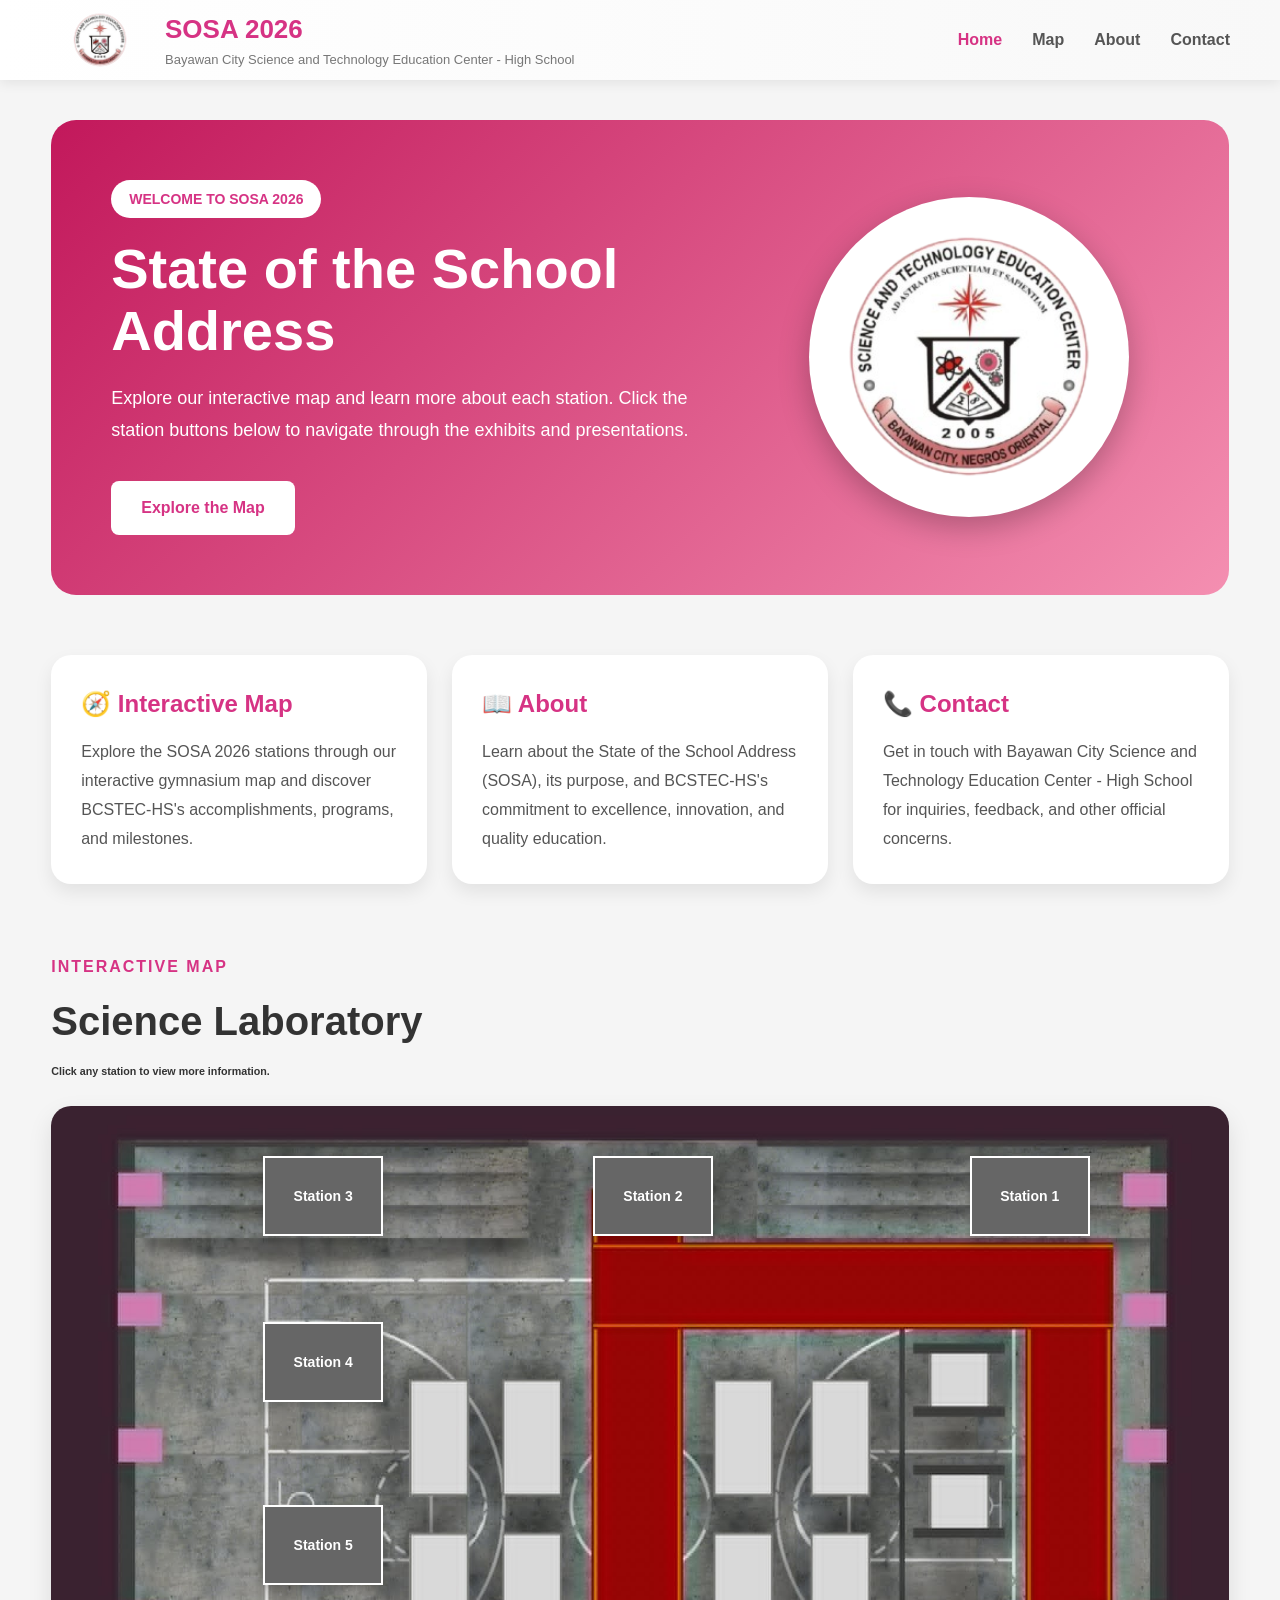
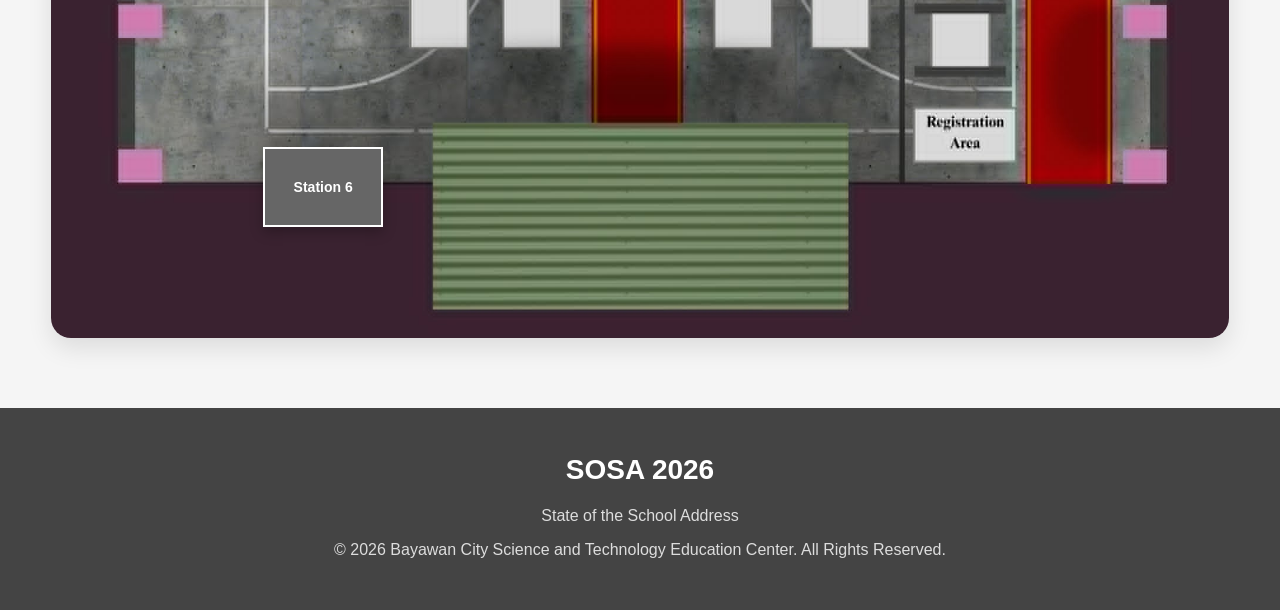
==== index.html @ 0a29099e "Update index.html" ====
<!DOCTYPE html>
<html lang="en">

<head>

    <meta charset="UTF-8">

    <meta name="viewport" content="width=device-width, initial-scale=1.0">

    <title>SOSA 2026 | Interactive Map</title>

    <link rel="stylesheet" href="style.css">

</head>

<body>

<!-- ================= NAVIGATION ================= -->

<nav>

    <div class="logo">

        <img src="z.png" alt="School Logo">

        <div>

            <h2>SOSA 2026</h2>

            <p>Bayawan City Science and Technology Education Center - High School</p>

        </div>

    </div>

    <ul>

        <li><a href="index.html" class="active">Home</a></li>

        <li><a href="#map">Map</a></li>

        <li><a href="about.html">About</a></li>

        <li><a href="contact.html">Contact</a></li>

    </ul>

</nav>

<!-- ================= HERO ================= -->

<section class="hero">

    <div class="hero-text">

        <span class="badge">WELCOME TO SOSA 2026</span>

        <h1>State of the School Address</h1>

        <p>

            Explore our interactive map and learn more about
            each station. Click the station buttons below to 
            navigate through the exhibits and presentations.

        </p>

        <a href="#map" class="button">

            Explore the Map

        </a>

    </div>

    <div class="hero-image">

        <img src="z.png" alt="School Logo">

    </div>

</section>

<!-- ================= INFO CARDS ================= -->

<section class="info">

    <a href="index.html#map" class="info-link">
        <div class="info-card">

            <h3>🧭 Interactive Map</h3>

            <p>

                Explore the SOSA 2026 stations through our interactive
                gymnasium map and discover BCSTEC-HS's accomplishments,
                programs, and milestones.

            </p>

        </div>
    </a>

    <a href="about.html" class="info-link">
        <div class="info-card">

            <h3>📖 About</h3>

            <p>

                Learn about the State of the School Address (SOSA),
                its purpose, and BCSTEC-HS's commitment to excellence,
                innovation, and quality education.

            </p>

        </div>
    </a>

    <a href="contact.html" class="info-link">
        <div class="info-card">

            <h3>📞 Contact</h3>

            <p>

                Get in touch with Bayawan City Science and Technology
                Education Center - High School for inquiries, feedback, and other
                official concerns.

            </p>

        </div>
    </a>

</section>
<!-- ================= MAP SECTION ================= -->

<section class="map-section" id="map">

    <h4>INTERACTIVE MAP</h4>

    <h2>Science Laboratory</h2>

    <h6> 
        
    Click any station to view more information.
    
    </h6>

    <br>

    <div class="map">

        <img src="gym-map.jpg" alt="Gymnasium Map" class="map-image">

        <!-- Station Buttons -->

        <a href="station1.html" class="station-btn station1">
            Station 1
        </a>

        <a href="station2.html" class="station-btn station2">
            Station 2
        </a>

        <a href="station3.html" class="station-btn station3">
            Station 3
        </a>

        <a href="station4.html" class="station-btn station4">
            Station 4
        </a>

        <a href="station5.html" class="station-btn station5">
            Station 5
        </a>

        <a href="station6.html" class="station-btn station6">
            Station 6
        </a>

    </div>

</section>

<!-- ================= FOOTER ================= -->

<footer>

    <h3>SOSA 2026</h3>

    <p>State of the School Address</p>

    <p>
        © 2026 Bayawan City Science and Technology Education Center.
        All Rights Reserved.
    </p>

</footer>

</body>
</html>
---- style.css ----
/* ===================================================
   SOSA 2026 WEBSITE
   PART 1
   Global • Navigation • Hero • Buttons
=================================================== */

/* ========== RESET ========== */

*{
    margin:0;
    padding:0;
    box-sizing:border-box;
    font-family:"Segoe UI", Tahoma, Geneva, Verdana, sans-serif;
}

html{
    scroll-behavior:smooth;
}

body{
    background:#f5f5f5;
    color:#333;
    line-height:1.6;
}

/* ========== NAVIGATION ========== */

nav{

    position:fixed;

    top:0;
    left:0;

    width:100%;
    height:80px;

    background: linear-gradient(to right, #ffffff, #f8f8f8);

    display:flex;
    justify-content:space-between;
    align-items:center;

    padding:0 50px;

    box-shadow:0 3px 12px rgba(0,0,0,.08);

    z-index:1000;

}

/* ---------- Logo ---------- */

.logo{

    display:flex;
    align-items:center;

}

.logo img{

    width:100px;
    height:100px;

    object-fit:cover;

    border-radius:50%;

    margin-right:15px;

}

.logo h2{

    color:#d63384;
    font-size:26px;

}

.logo p{

    color:#777;
    font-size:13px;

}

/* ---------- Menu ---------- */

nav ul{

    display:flex;
    list-style:none;

}

nav ul li{

    margin-left:30px;

}

nav ul li a{

    text-decoration:none;

    color:#555;

    font-weight:600;

    transition:.3s;

}

nav ul li a:hover,
nav ul li a.active{

    color:#d63384;

}

/* ========== HERO SECTION ========== */

.hero{

    width:92%;
    max-width:1400px;

    margin:120px auto 60px;

    display:flex;
    justify-content:space-between;
    align-items:center;

    padding:60px;

    border-radius:25px;

  background: linear-gradient(
    135deg,
    #c2185b 0%,
    #f48fb1 100%
);

    color:white;
   
}

/* ---------- Left Side ---------- */

.hero-text{

    width:55%;

}

.badge{

    display:inline-block;

    background:white;
    color:#d63384;

    padding:8px 18px;

    border-radius:25px;

    font-size:14px;
    font-weight:bold;

    margin-bottom:20px;

}

.hero h1{

    font-size:56px;

    line-height:1.1;

    margin-bottom:20px;

}

.hero p{

    font-size:18px;

    line-height:1.8;

    margin-bottom:35px;

}

/* ---------- Hero Button ---------- */

.button{

    display:inline-block;

    background:white;

    color:#d63384;

    text-decoration:none;

    padding:14px 30px;

    border-radius:8px;

    font-weight:bold;

    transition:.3s;

}

.button:hover{

    background:#eeeeee;

    transform:translateY(-3px);

    box-shadow:0 8px 20px rgba(0,0,0,.20);

}

/* ---------- Right Side ---------- */

/* Hero Logo Container (White Circle) */
.hero-image{

    width:320px;
    height:320px;

    display:flex;
    justify-content:center;
    align-items:center;

    background:white;

    border-radius:50%;

    box-shadow:0 10px 30px rgba(0,0,0,.25);

    flex-shrink:0;

    margin-right:40px; 

}

.hero-image img{

    width:650px;
    height:650px;

    object-fit:contain;

    display:block;

}

/* ========== SECTION TITLES ========== */

section h2{

    font-size:38px;

    color:#333;

}

section h4{

    color:#d63384;

    letter-spacing:2px;

    margin-bottom:10px;

}

/* ===================================================
   SOSA 2026 WEBSITE
   PART 2
   Info Cards • Map • Station Buttons
=================================================== */

/* ========== INFO CARDS ========== */

.info{

    width:92%;
    max-width:1400px;

    margin:auto;

    display:grid;

    grid-template-columns:repeat(auto-fit,minmax(280px,1fr));

    gap:25px;

}

.info-card{

    background:white;

    padding:30px;

    border-radius:20px;

    box-shadow:0 8px 18px rgba(0,0,0,.08);

    transition:.3s;

}

.info-link {
    text-decoration: none;
    color: inherit;
    display: block;
}

.info-card:hover{

    transform:translateY(-8px);

    box-shadow:0 12px 25px rgba(0,0,0,.15);

}

.info-card h3{

    color:#d63384;

    margin-bottom:15px;

    font-size:24px;

}

.info-card p{

    color:#555;

    line-height:1.8;

}

/* ========== MAP SECTION ========== */

.map-section{

    width:92%;

    max-width:1400px;

    margin:70px auto;

}

.map-section h2{

    font-size:40px;

    margin:10px 0;

}

.map-section p{

    color:#666;

    margin-bottom:25px;

}

/* ---------- Map Container ---------- */

.map{

    position:relative;

    background:white;

    border-radius:20px;

    overflow:hidden;

    box-shadow:0 10px 25px rgba(0,0,0,.10);

}

.map-image{

    width:100%;

    display:block;

}

/* ========== STATION BUTTONS ========== */

.station-btn{

    position:absolute;

    display:flex;

    justify-content:center;

    align-items:center;

    width:120px;

    height:80px;

    background:#666;

    color:white;

    text-decoration:none;

    font-size:14px;

    font-weight:bold;

    border:2px solid white;

    border-radius:0;

    box-shadow:0 5px 12px rgba(0,0,0,.25);

    transition:.3s;

}

.station-btn:hover{

    background:#d63384;

    transform:scale(1.05);

}

/* ===== Adjust these to match your gym map ===== */

.station1{

    top:6%;

    left:78%;

}

.station2{

    top:6%;

    left:46%;

}

.station3{

    top:6%;

    left:18%;

}

.station4{

    top:26%;

    left:18%;

}

.station5{

    top:48%;

    left:18%;

}

.station6{

    top:77%;

    left:18%;

}

/* ========== STATION CARDS ========== */

.stations{

    width:92%;

    max-width:1400px;

    margin:70px auto;

    display:grid;

    grid-template-columns:repeat(auto-fit,minmax(280px,1fr));

    gap:25px;

}

.station-card{

    background:white;

    padding:30px;

    border-radius:20px;

    box-shadow:0 8px 20px rgba(0,0,0,.08);

    transition:.3s;

}

.station-card:hover{

    transform:translateY(-8px);

    box-shadow:0 12px 25px rgba(0,0,0,.15);

}

.station-card h2{

    color:#d63384;

    margin-bottom:15px;

}

.station-card p{

    color:#555;

    line-height:1.8;

    margin-bottom:20px;

}

.station-card a{

    text-decoration:none;

    color:#d63384;

    font-weight:bold;

}

.station-card a:hover{

    text-decoration:underline;

}

/* ===================================================
   SOSA 2026 WEBSITE
   PART 3
   About • Contact • Station Pages
=================================================== */

/* ========== PAGE CONTENT ========== */

.page-content{

    width:92%;
    max-width:1400px;

    margin:70px auto;

}

.page-grid{

    display:grid;

    grid-template-columns:repeat(auto-fit,minmax(300px,1fr));

    gap:25px;

}

/* ========== PAGE CARDS ========== */

.page-card{

    background:#fff;

    padding:30px;

    border-radius:20px;

    box-shadow:0 8px 20px rgba(0,0,0,.08);

    transition:.3s;

}

.page-card:hover{

    transform:translateY(-8px);

    box-shadow:0 12px 25px rgba(0,0,0,.15);

}

.page-card h2{

    color:#d63384;

    margin-bottom:15px;

    font-size:28px;

}

.page-card p{

    color:#555;

    line-height:1.8;

}

/* ========== STATION PAGE ========== */

.station-hero{

    text-align:center;

    margin-bottom:40px;

}

.station-title{

    font-size:42px;

    color:#d63384;

    margin-bottom:15px;

}

.station-subtitle{

    color:#666;

    font-size:18px;

    max-width:800px;

    margin:auto;

    line-height:1.8;

}

/* ========== GALLERY IMAGE ========== */

.station-gallery img{

    width:100%;

    border-radius:15px;

    box-shadow:0 8px 20px rgba(0,0,0,.15);

    transition:.3s;

}

.station-gallery img:hover{

    transform:scale(1.02);

}

/* ========== LIST ========== */

.station-list{

    margin-top:15px;

    margin-left:20px;

    line-height:2;

    color:#555;

}

/* ========== CONTACT BOX ========== */

.contact-box{

    background:#fff;

    padding:35px;

    border-radius:20px;

    margin-bottom:35px;

    box-shadow:0 8px 20px rgba(0,0,0,.08);

}

.contact-box h2{

    color:#d63384;

    margin-bottom:20px;

}

.contact-box p{

    margin:12px 0;

    font-size:17px;

    color:#555;

}

/* ========== CONTACT FORM ========== */

.contact-form{

    margin-top:25px;

}

.contact-form input,
.contact-form textarea{

    width:100%;

    padding:15px;

    margin-bottom:20px;

    border:1px solid #ddd;

    border-radius:10px;

    font-size:16px;

    outline:none;

    transition:.3s;

}

.contact-form input:focus,
.contact-form textarea:focus{

    border-color:#d63384;

    box-shadow:0 0 8px rgba(214,51,132,.2);

}

.contact-form textarea{

    resize:vertical;

    min-height:180px;

}

.contact-form button{

    background:#d63384;

    color:white;

    border:none;

    padding:15px 35px;

    border-radius:10px;

    font-size:16px;

    cursor:pointer;

    transition:.3s;

}

.contact-form button:hover{

    background:#b0256d;

    transform:translateY(-3px);

}

/* ========== BACK BUTTON ========== */

.back-button{

    text-align:center;

    margin:50px 0;

}

.back-button a{

    display:inline-block;

    background:#d63384;

    color:white;

    text-decoration:none;

    padding:14px 35px;

    border-radius:8px;

    transition:.3s;

}

.back-button a:hover{

    background:#b0256d;

    transform:translateY(-3px);

}

/* ===================================================
   SOSA 2026 WEBSITE
   PART 4
   Footer • Scrollbar • Animations • Responsive
=================================================== */

/* ========== FOOTER ========== */

footer{

    background:#444;

    color:white;

    text-align:center;

    padding:40px 20px;

    margin-top:70px;

}

footer h3{

    font-size:28px;

    margin-bottom:10px;

}

footer p{

    margin:8px 0;

    color:#ddd;

}

/* ========== SCROLLBAR ========== */

::-webkit-scrollbar{

    width:10px;

}

::-webkit-scrollbar-track{

    background:#eeeeee;

}

::-webkit-scrollbar-thumb{

    background:#d63384;

    border-radius:20px;

}

::-webkit-scrollbar-thumb:hover{

    background:#b0256d;

}

/* ========== FADE ANIMATION ========== */

@keyframes fadeUp{

    from{

        opacity:0;

        transform:translateY(30px);

    }

    to{

        opacity:1;

        transform:translateY(0);

    }

}

.hero,
.info-card,
.station-card,
.page-card,
.contact-box{

    animation:fadeUp .8s ease;

}

/* ========== TABLET ========== */

@media (max-width:900px){

nav{

    flex-direction:column;

    height:auto;

    padding:20px;

}

.logo{

    margin-bottom:15px;

}

nav ul{

    flex-wrap:wrap;

    justify-content:center;

}

nav ul li{

    margin:10px;

}

.hero{

    flex-direction:column;

    text-align:center;

    padding:40px;

}

.hero-text{

    width:100%;

}

  .hero-image{

        width:300px;
        height:300px;

    }

.hero h1{

    font-size:40px;

}

.hero p{

    font-size:17px;

}

.hero-image img{

    width:270px;

    height:270px;

}

.info{

    grid-template-columns:1fr;

}

.stations{

    grid-template-columns:1fr;

}

.page-grid{

    grid-template-columns:1fr;

}

.map-section h2{

    font-size:32px;

}

/* Mobile Station Buttons */

.station-btn{

    width:90px;

    height:34px;

    font-size:11px;

}

}

/* ========== MOBILE ========== */

@media (max-width:600px){

nav{

    padding:15px;

}

.logo img{

    width:50px;

    height:50px;

}

.logo h2{

    font-size:20px;

}

.logo p{

    font-size:11px;

}

nav ul li{

    margin:8px;

}

nav ul li a{

    font-size:14px;

}

.hero{

    margin-top:160px;

    padding:30px 20px;

}

.hero h1{

    font-size:30px;

}

.hero p{

    font-size:16px;

}

.badge{

    font-size:12px;

}

.button{

    width:100%;

    text-align:center;

}

.hero-image img{

    width:180px;

    height:180px;

}

.station-btn{

    width:75px;

    height:30px;

    font-size:10px;

}

footer h3{

    font-size:22px;

}

footer p{

    font-size:14px;

}

}

/* ========== LARGE DESKTOP ========== */

@media (min-width:1600px){

.hero{

    max-width:1600px;

}

.info,
.map-section,
.stations,
.page-content{

    max-width:1600px;

}

}
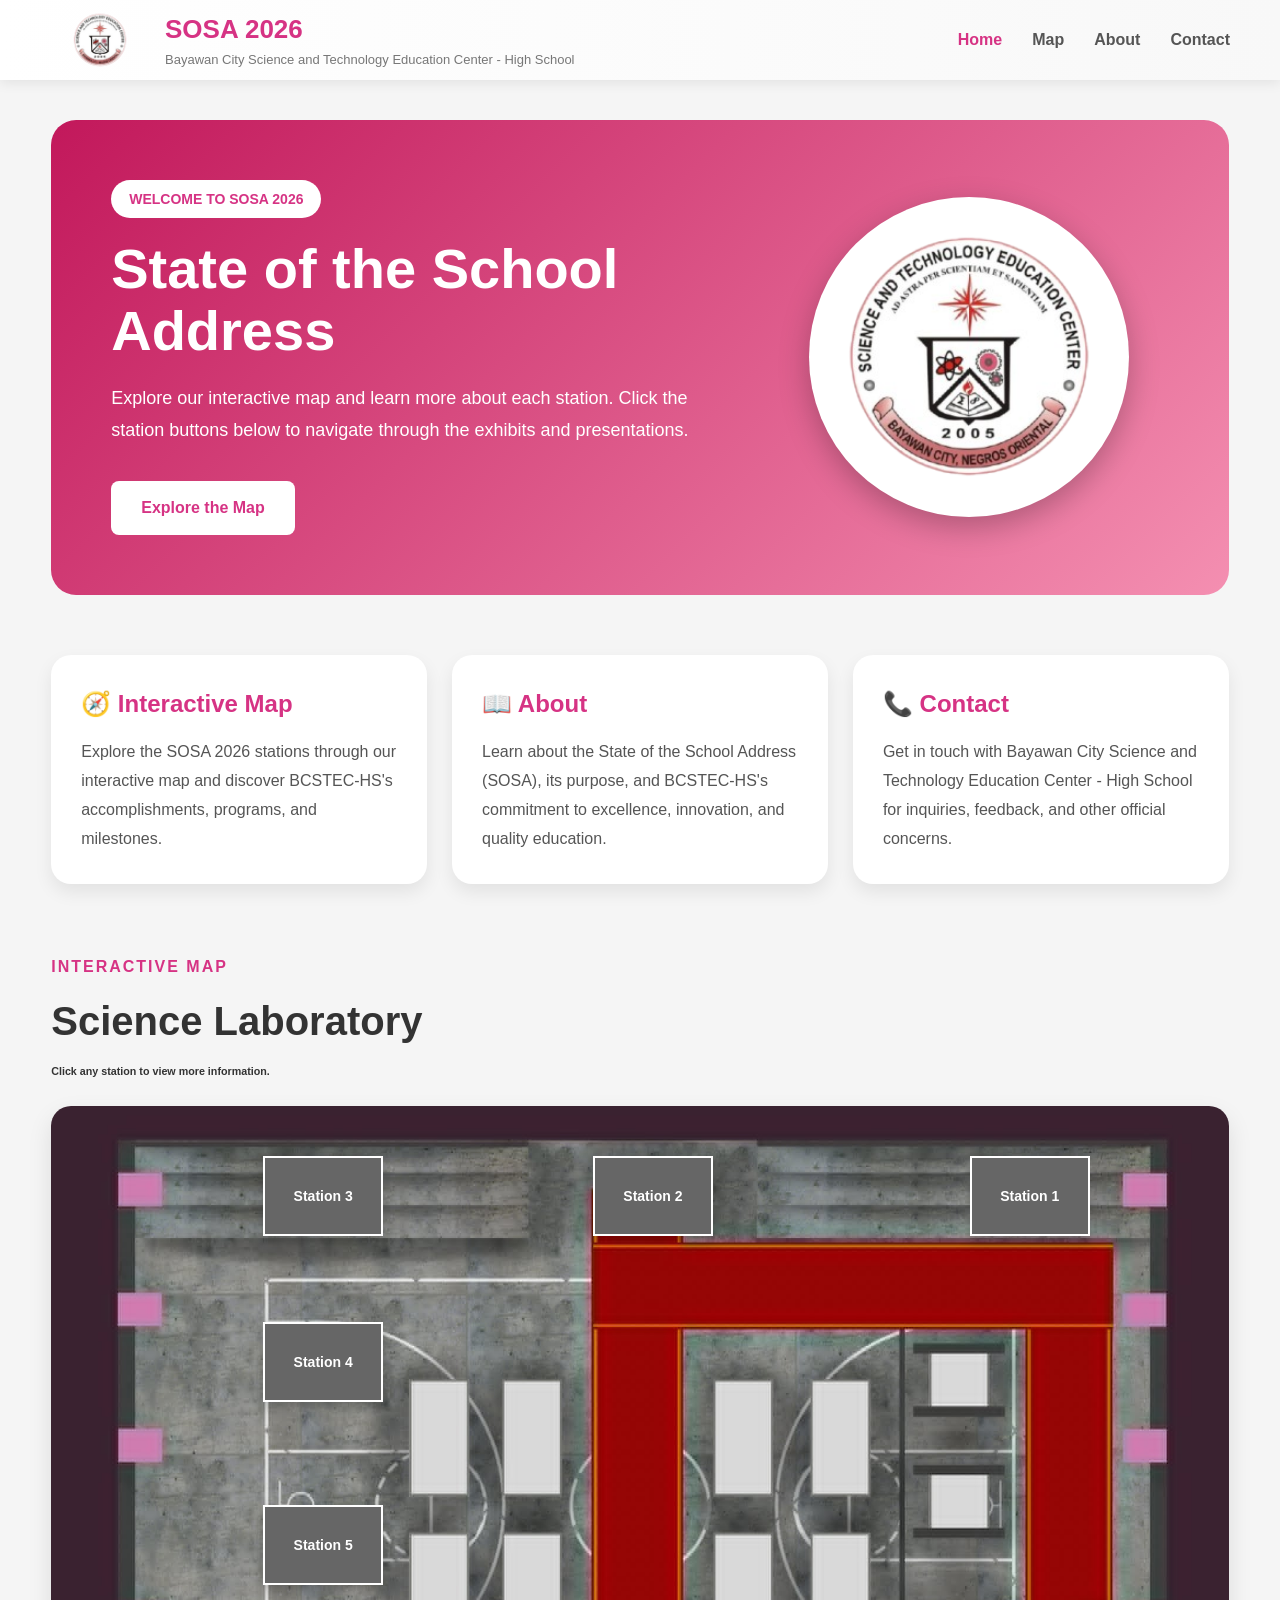
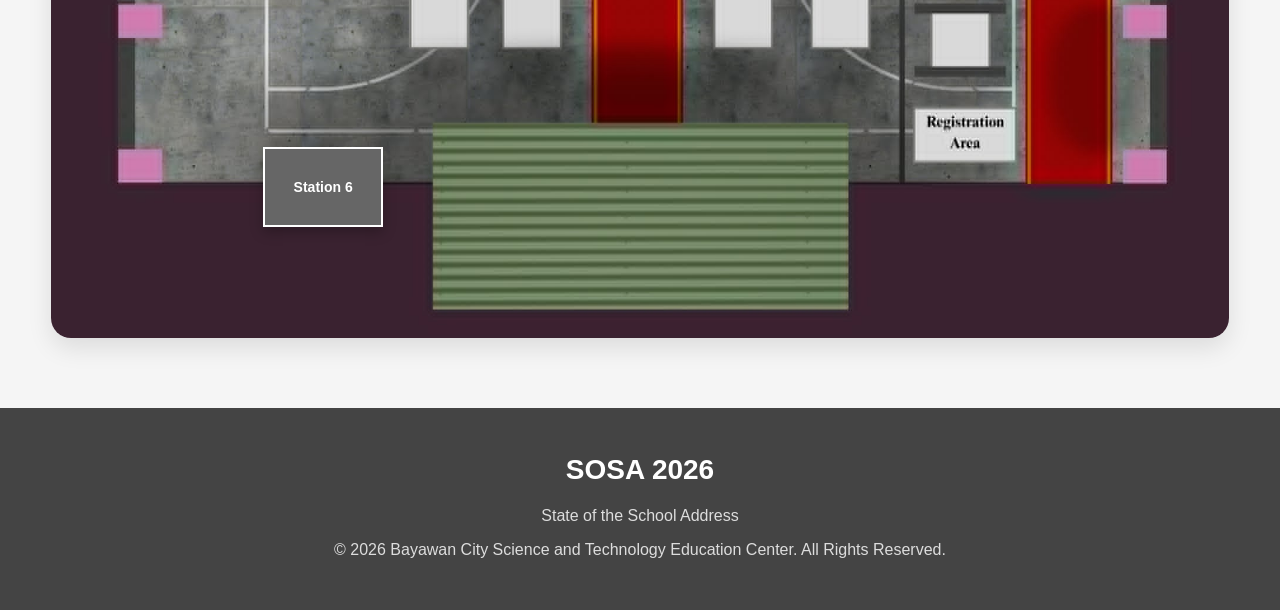
==== commit 6e00c483: "Update index.html" ====
--- a/index.html
+++ b/index.html
@@ -93,7 +93,7 @@
             <p>
 
                 Explore the SOSA 2026 stations through our interactive
-                gymnasium map and discover BCSTEC-HS's accomplishments,
+                map and discover BCSTEC-HS's accomplishments,
                 programs, and milestones.
 
             </p>
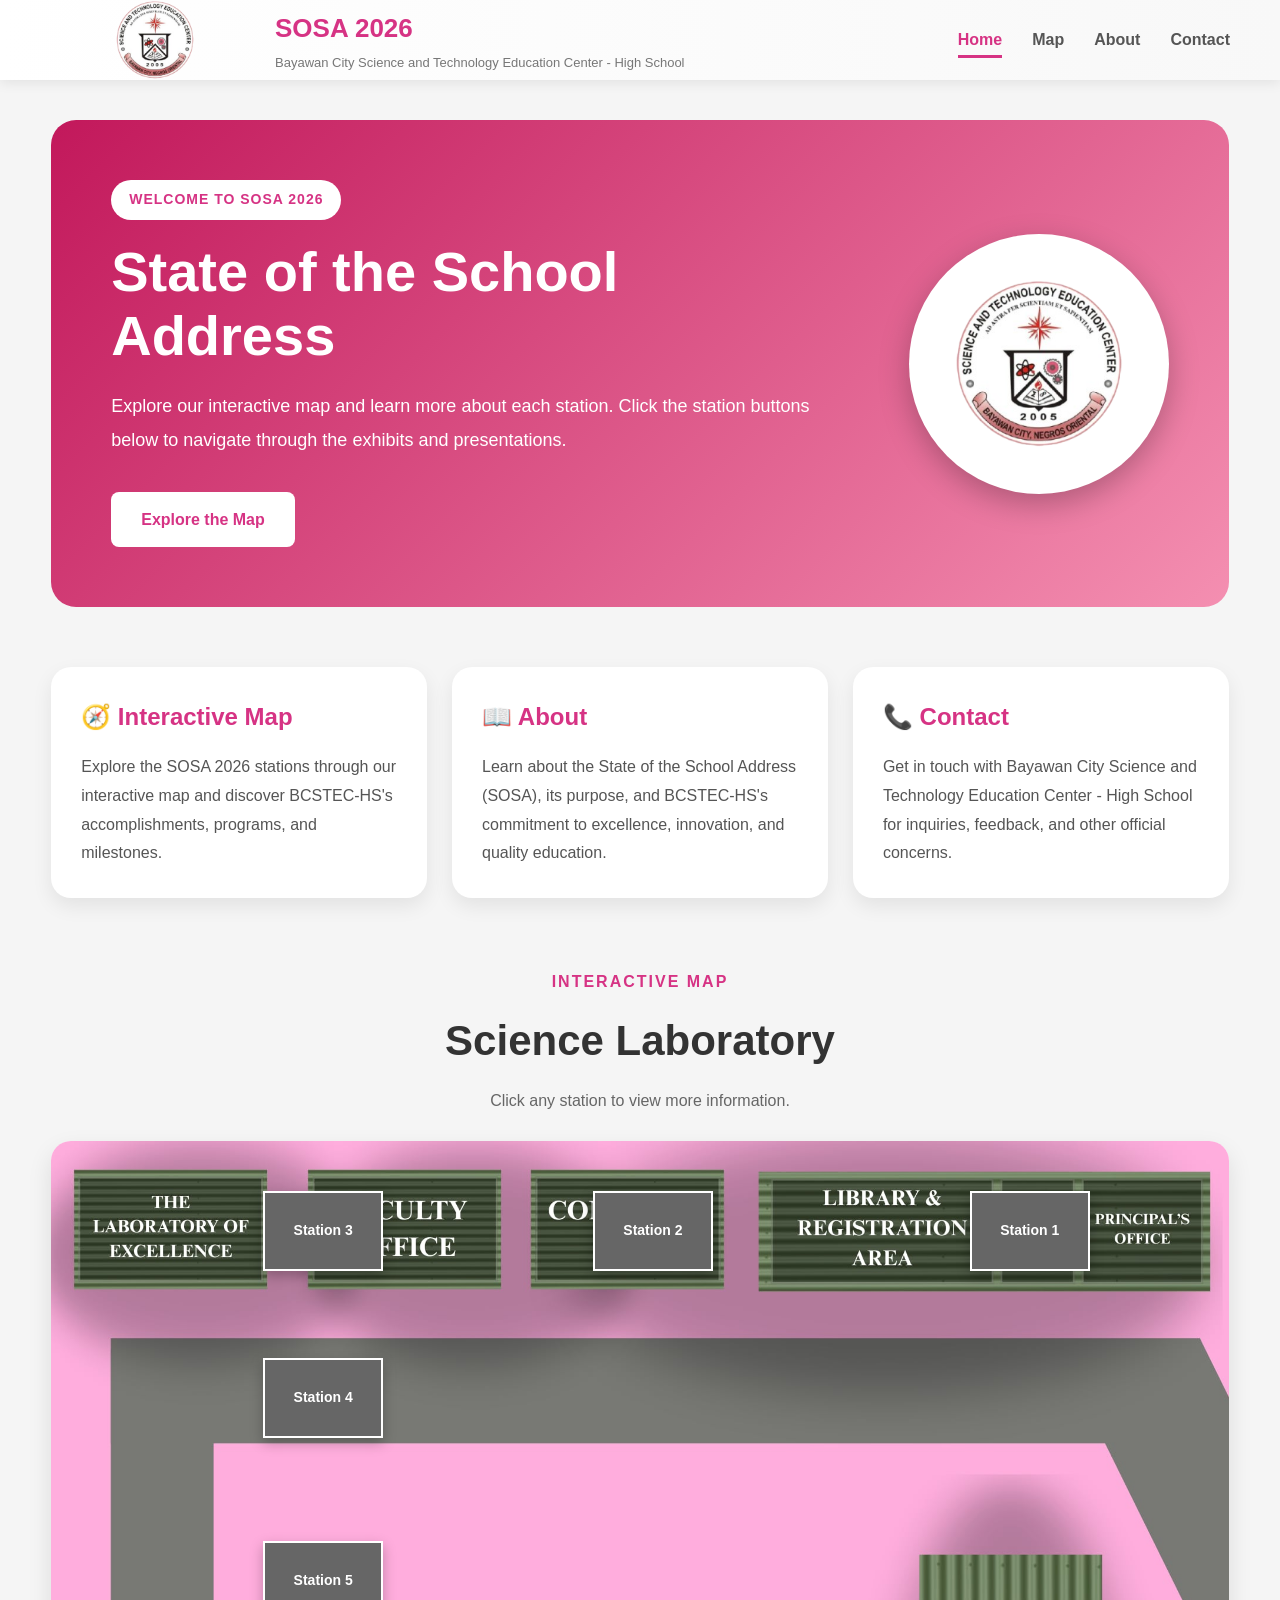
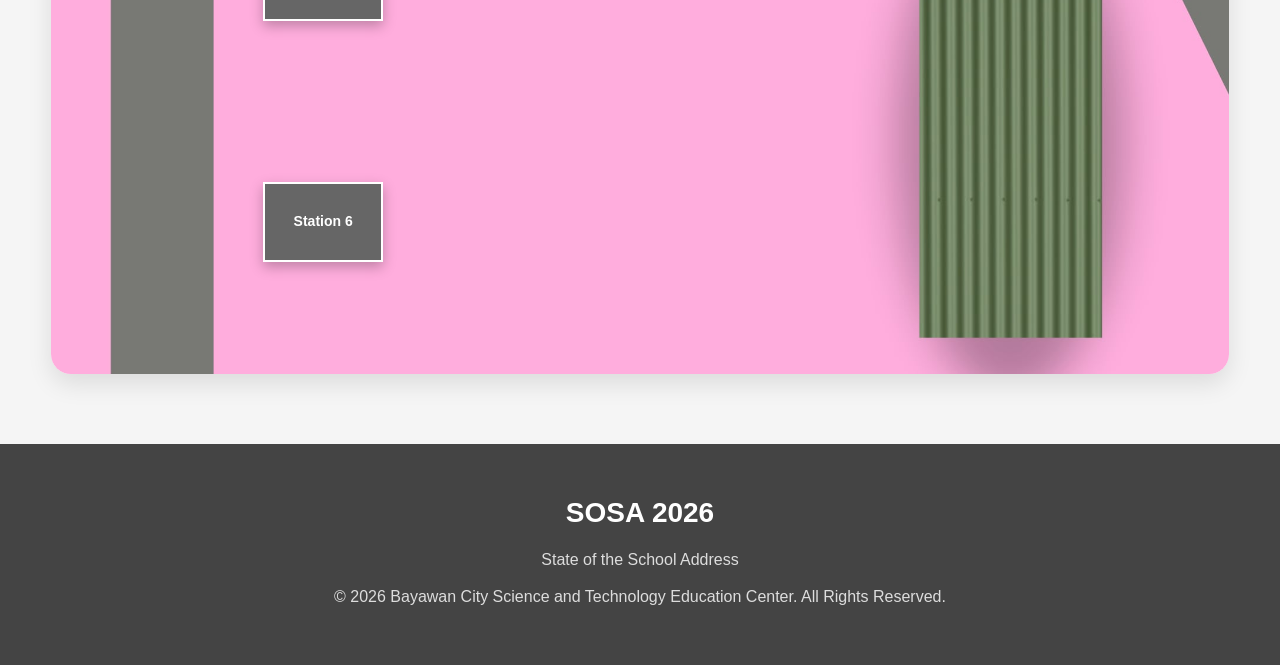
==== commit b42e6f64: "Update index.html" ====
--- a/index.html
+++ b/index.html
@@ -152,7 +152,7 @@
 
     <div class="map">
 
-        <img src="gym-map.jpg" alt="Gymnasium Map" class="map-image">
+        <img src="qw.jpg" alt="Gymnasium Map" class="map-image">
 
         <!-- Station Buttons -->
 
--- a/style.css
+++ b/style.css
@@ -10,7 +10,7 @@
     margin:0;
     padding:0;
     box-sizing:border-box;
-    font-family:"Segoe UI", Tahoma, Geneva, Verdana, sans-serif;
+    font-family:"Segoe UI",Tahoma,Geneva,Verdana,sans-serif;
 }
 
 html{
@@ -20,7 +20,7 @@
 body{
     background:#f5f5f5;
     color:#333;
-    line-height:1.6;
+    line-height:1.7;
 }
 
 /* ========== NAVIGATION ========== */
@@ -35,7 +35,7 @@
     width:100%;
     height:80px;
 
-    background: linear-gradient(to right, #ffffff, #f8f8f8);
+    background:linear-gradient(to right,#ffffff,#f8f8f8);
 
     display:flex;
     justify-content:space-between;
@@ -60,36 +60,45 @@
 
 .logo img{
 
-    width:100px;
-    height:100px;
-
-    object-fit:cover;
+    width:210px;
+    height:210px;
+
+    object-fit:contain;
 
     border-radius:50%;
 
     margin-right:15px;
 
+    flex-shrink:0;
+
 }
 
 .logo h2{
 
     color:#d63384;
+
     font-size:26px;
 
+    margin-bottom:2px;
+
 }
 
 .logo p{
 
     color:#777;
+
     font-size:13px;
 
 }
 
-/* ---------- Menu ---------- */
+/* ---------- Navigation Links ---------- */
 
 nav ul{
 
     display:flex;
+
+    align-items:center;
+
     list-style:none;
 
 }
@@ -109,6 +118,36 @@
     font-weight:600;
 
     transition:.3s;
+
+    position:relative;
+
+    padding:5px 0;
+
+}
+
+nav ul li a::after{
+
+    content:"";
+
+    position:absolute;
+
+    left:0;
+    bottom:-5px;
+
+    width:0;
+
+    height:3px;
+
+    background:#d63384;
+
+    transition:.3s;
+
+}
+
+nav ul li a:hover::after,
+nav ul li a.active::after{
+
+    width:100%;
 
 }
 
@@ -119,7 +158,7 @@
 
 }
 
-/* ========== HERO SECTION ========== */
+/* ========== HERO ========== */
 
 .hero{
 
@@ -132,25 +171,29 @@
     justify-content:space-between;
     align-items:center;
 
+    gap:60px;
+
     padding:60px;
 
     border-radius:25px;
 
-  background: linear-gradient(
-    135deg,
-    #c2185b 0%,
-    #f48fb1 100%
-);
+    background:linear-gradient(
+        135deg,
+        #c2185b 0%,
+        #f48fb1 100%
+    );
 
     color:white;
-   
-}
-
-/* ---------- Left Side ---------- */
+
+    overflow:hidden;
+
+}
+
+/* ---------- Left ---------- */
 
 .hero-text{
 
-    width:55%;
+    flex:1;
 
 }
 
@@ -159,15 +202,19 @@
     display:inline-block;
 
     background:white;
+
     color:#d63384;
 
     padding:8px 18px;
 
-    border-radius:25px;
+    border-radius:30px;
 
     font-size:14px;
+
     font-weight:bold;
 
+    letter-spacing:1px;
+
     margin-bottom:20px;
 
 }
@@ -176,7 +223,7 @@
 
     font-size:56px;
 
-    line-height:1.1;
+    line-height:1.15;
 
     margin-bottom:20px;
 
@@ -186,13 +233,13 @@
 
     font-size:18px;
 
-    line-height:1.8;
+    line-height:1.9;
 
     margin-bottom:35px;
 
 }
 
-/* ---------- Hero Button ---------- */
+/* ---------- Button ---------- */
 
 .button{
 
@@ -204,33 +251,32 @@
 
     text-decoration:none;
 
+    font-weight:bold;
+
     padding:14px 30px;
 
     border-radius:8px;
 
-    font-weight:bold;
-
     transition:.3s;
 
 }
 
 .button:hover{
 
-    background:#eeeeee;
+    background:#f4f4f4;
 
     transform:translateY(-3px);
 
-    box-shadow:0 8px 20px rgba(0,0,0,.20);
-
-}
-
-/* ---------- Right Side ---------- */
-
-/* Hero Logo Container (White Circle) */
+    box-shadow:0 8px 20px rgba(0,0,0,.2);
+
+}
+
+/* ---------- Hero Logo ---------- */
+
 .hero-image{
 
-    width:320px;
-    height:320px;
+    width:260px;
+    height:260px;
 
     display:flex;
     justify-content:center;
@@ -244,19 +290,15 @@
 
     flex-shrink:0;
 
-    margin-right:40px; 
-
 }
 
 .hero-image img{
 
-    width:650px;
-    height:650px;
+    width:450px;
+    height:450px;
 
     object-fit:contain;
 
-    display:block;
-
 }
 
 /* ========== SECTION TITLES ========== */
@@ -276,6 +318,16 @@
     letter-spacing:2px;
 
     margin-bottom:10px;
+
+}
+
+section h6{
+
+    color:#666;
+
+    font-size:16px;
+
+    font-weight:400;
 
 }
 
@@ -302,6 +354,16 @@
 
 }
 
+.info-link{
+
+    text-decoration:none;
+
+    color:inherit;
+
+    display:block;
+
+}
+
 .info-card{
 
     background:white;
@@ -310,23 +372,19 @@
 
     border-radius:20px;
 
-    box-shadow:0 8px 18px rgba(0,0,0,.08);
+    box-shadow:0 8px 20px rgba(0,0,0,.08);
 
     transition:.3s;
 
-}
-
-.info-link {
-    text-decoration: none;
-    color: inherit;
-    display: block;
+    height:100%;
+
 }
 
 .info-card:hover{
 
     transform:translateY(-8px);
 
-    box-shadow:0 12px 25px rgba(0,0,0,.15);
+    box-shadow:0 15px 30px rgba(0,0,0,.15);
 
 }
 
@@ -353,30 +411,43 @@
 .map-section{
 
     width:92%;
-
     max-width:1400px;
 
     margin:70px auto;
 
+    text-align:center;
+
 }
 
 .map-section h2{
 
-    font-size:40px;
+    font-size:42px;
 
     margin:10px 0;
 
 }
 
-.map-section p{
+.map-section h4{
+
+    color:#d63384;
+
+    letter-spacing:2px;
+
+}
+
+.map-section h6{
 
     color:#666;
 
-    margin-bottom:25px;
-
-}
-
-/* ---------- Map Container ---------- */
+    font-size:16px;
+
+    font-weight:400;
+
+    margin-top:10px;
+
+}
+
+/* ---------- Map ---------- */
 
 .map{
 
@@ -434,6 +505,8 @@
 
     transition:.3s;
 
+    z-index:10;
+
 }
 
 .station-btn:hover{
@@ -444,12 +517,99 @@
 
 }
 
-/* ===== Adjust these to match your gym map ===== */
+/* ========== HOVER IMAGE PREVIEW ========== */
+
+.station-btn::after{
+
+    content:"";
+
+    position:absolute;
+
+    left:110px;
+
+    top:50%;
+
+    transform:translateY(-50%) scale(.9);
+
+    width:220px;
+
+    height:140px;
+
+    border-radius:12px;
+
+    background-size:cover;
+
+    background-position:center;
+
+    background-repeat:no-repeat;
+
+    border:4px solid white;
+
+    box-shadow:0 10px 30px rgba(0,0,0,.25);
+
+    opacity:0;
+
+    visibility:hidden;
+
+    transition:.3s;
+
+    z-index:100;
+
+}
+
+.station-btn:hover::after{
+
+    opacity:1;
+
+    visibility:visible;
+
+    transform:translateY(-50%) scale(1);
+
+}
+
+/* Change image names to your files */
+
+.station1::after{
+
+    background-image:url("station1-preview.jpg");
+
+}
+
+.station2::after{
+
+    background-image:url("station2-preview.jpg");
+
+}
+
+.station3::after{
+
+    background-image:url("station3-preview.jpg");
+
+}
+
+.station4::after{
+
+    background-image:url("station4-preview.jpg");
+
+}
+
+.station5::after{
+
+    background-image:url("station5-preview.jpg");
+
+}
+
+.station6::after{
+
+    background-image:url("station6-preview.jpg");
+
+}
+
+/* ========== STATION LOCATIONS ========== */
 
 .station1{
 
     top:6%;
-
     left:78%;
 
 }
@@ -457,7 +617,6 @@
 .station2{
 
     top:6%;
-
     left:46%;
 
 }
@@ -465,7 +624,6 @@
 .station3{
 
     top:6%;
-
     left:18%;
 
 }
@@ -473,7 +631,6 @@
 .station4{
 
     top:26%;
-
     left:18%;
 
 }
@@ -481,7 +638,6 @@
 .station5{
 
     top:48%;
-
     left:18%;
 
 }
@@ -489,7 +645,6 @@
 .station6{
 
     top:77%;
-
     left:18%;
 
 }
@@ -499,7 +654,6 @@
 .stations{
 
     width:92%;
-
     max-width:1400px;
 
     margin:70px auto;
@@ -530,7 +684,7 @@
 
     transform:translateY(-8px);
 
-    box-shadow:0 12px 25px rgba(0,0,0,.15);
+    box-shadow:0 15px 30px rgba(0,0,0,.15);
 
 }
 
@@ -554,9 +708,9 @@
 
 .station-card a{
 
+    color:#d63384;
+
     text-decoration:none;
-
-    color:#d63384;
 
     font-weight:bold;
 
@@ -571,12 +725,49 @@
 /* ===================================================
    SOSA 2026 WEBSITE
    PART 3
-   About • Contact • Station Pages
+   Breadcrumb • Station Pages • About • Contact
 =================================================== */
 
-/* ========== PAGE CONTENT ========== */
-
-.page-content{
+/* ========== BREADCRUMB ========== */
+
+.breadcrumb{
+
+    width:90%;
+    max-width:900px;
+
+    margin:35px auto 10px;
+
+    font-size:15px;
+
+    color:#666;
+
+}
+
+.breadcrumb a{
+
+    color:#d63384;
+
+    text-decoration:none;
+
+    font-weight:600;
+
+}
+
+.breadcrumb a:hover{
+
+    text-decoration:underline;
+
+}
+
+.breadcrumb span{
+
+    color:#777;
+
+}
+
+/* ========== STATION CONTENT ========== */
+
+.content{
 
     width:92%;
     max-width:1400px;
@@ -584,12 +775,22 @@
     margin:70px auto;
 
 }
+/* ========== PAGE CONTENT ========== */
+
+.page-content{
+
+    width:92%;
+    max-width:1400px;
+
+    margin:70px auto;
+
+}
 
 .page-grid{
 
     display:grid;
 
-    grid-template-columns:repeat(auto-fit,minmax(300px,1fr));
+    grid-template-columns:repeat(auto-fit,minmax(320px,1fr));
 
     gap:25px;
 
@@ -601,7 +802,9 @@
 
     background:#fff;
 
-    padding:30px;
+    padding:35px;
+
+    margin-bottom:35px;
 
     border-radius:20px;
 
@@ -613,9 +816,9 @@
 
 .page-card:hover{
 
-    transform:translateY(-8px);
-
-    box-shadow:0 12px 25px rgba(0,0,0,.15);
+    transform:translateY(-6px);
+
+    box-shadow:0 15px 30px rgba(0,0,0,.12);
 
 }
 
@@ -623,55 +826,103 @@
 
     color:#d63384;
 
+    font-size:30px;
+
+    margin-bottom:18px;
+
+}
+
+.page-card h3{
+
+    color:#444;
+
+    font-size:22px;
+
+    margin:25px 0 15px;
+
+}
+
+.page-card p{
+
+    color:#555;
+
+    line-height:1.9;
+
     margin-bottom:15px;
 
-    font-size:28px;
-
-}
-
-.page-card p{
+}
+
+.page-card ul{
+
+    margin-left:25px;
+
+    line-height:2;
 
     color:#555;
 
+}
+
+.page-card li{
+
+    margin-bottom:6px;
+
+}
+
+.page-card img{
+
+    width:100%;
+
+    display:block;
+
+    margin-top:20px;
+
+    border-radius:15px;
+
+    transition:.3s;
+
+}
+
+.page-card img:hover{
+
+    transform:scale(1.02);
+
+}
+
+/* ========== STATION HERO ========== */
+
+.station-hero{
+
+    text-align:center;
+
+    margin-bottom:40px;
+
+}
+
+.station-title{
+
+    font-size:42px;
+
+    color:#d63384;
+
+    margin-bottom:15px;
+
+}
+
+.station-subtitle{
+
+    color:#666;
+
+    font-size:18px;
+
+    max-width:800px;
+
+    margin:auto;
+
     line-height:1.8;
 
 }
 
-/* ========== STATION PAGE ========== */
-
-.station-hero{
-
-    text-align:center;
-
-    margin-bottom:40px;
-
-}
-
-.station-title{
-
-    font-size:42px;
-
-    color:#d63384;
-
-    margin-bottom:15px;
-
-}
-
-.station-subtitle{
-
-    color:#666;
-
-    font-size:18px;
-
-    max-width:800px;
-
-    margin:auto;
-
-    line-height:1.8;
-
-}
-
-/* ========== GALLERY IMAGE ========== */
+/* ========== STATION GALLERY ========== */
 
 .station-gallery img{
 
@@ -691,13 +942,13 @@
 
 }
 
-/* ========== LIST ========== */
+/* ========== STATION LIST ========== */
 
 .station-list{
 
     margin-top:15px;
 
-    margin-left:20px;
+    margin-left:22px;
 
     line-height:2;
 
@@ -789,7 +1040,7 @@
 
     background:#d63384;
 
-    color:white;
+    color:#fff;
 
     border:none;
 
@@ -829,7 +1080,7 @@
 
     background:#d63384;
 
-    color:white;
+    color:#fff;
 
     text-decoration:none;
 
@@ -861,11 +1112,11 @@
 
     background:#444;
 
-    color:white;
+    color:#fff;
 
     text-align:center;
 
-    padding:40px 20px;
+    padding:45px 20px;
 
     margin-top:70px;
 
@@ -885,6 +1136,8 @@
 
     color:#ddd;
 
+    line-height:1.8;
+
 }
 
 /* ========== SCROLLBAR ========== */
@@ -897,7 +1150,7 @@
 
 ::-webkit-scrollbar-track{
 
-    background:#eeeeee;
+    background:#efefef;
 
 }
 
@@ -915,7 +1168,7 @@
 
 }
 
-/* ========== FADE ANIMATION ========== */
+/* ========== FADE UP ANIMATION ========== */
 
 @keyframes fadeUp{
 
@@ -941,7 +1194,8 @@
 .info-card,
 .station-card,
 .page-card,
-.contact-box{
+.contact-box,
+.map{
 
     animation:fadeUp .8s ease;
 
@@ -955,6 +1209,8 @@
 
     flex-direction:column;
 
+    justify-content:center;
+
     height:auto;
 
     padding:20px;
@@ -967,6 +1223,14 @@
 
 }
 
+.logo img{
+
+    width:60px;
+
+    height:60px;
+
+}
+
 nav ul{
 
     flex-wrap:wrap;
@@ -977,7 +1241,7 @@
 
 nav ul li{
 
-    margin:10px;
+    margin:10px 15px;
 
 }
 
@@ -987,7 +1251,9 @@
 
     text-align:center;
 
-    padding:40px;
+    padding:45px 35px;
+
+    gap:35px;
 
 }
 
@@ -997,16 +1263,9 @@
 
 }
 
-  .hero-image{
-
-        width:300px;
-        height:300px;
-
-    }
-
 .hero h1{
 
-    font-size:40px;
+    font-size:42px;
 
 }
 
@@ -1016,141 +1275,223 @@
 
 }
 
+.hero-image{
+
+    width:250px;
+
+    height:250px;
+
+    margin-right:0;
+
+}
+
 .hero-image img{
 
-    width:270px;
-
-    height:270px;
-
-}
-
-.info{
+    width:190px;
+
+    height:190px;
+
+}
+
+.info,
+.stations,
+.page-grid{
 
     grid-template-columns:1fr;
 
 }
 
-.stations{
-
-    grid-template-columns:1fr;
-
-}
-
-.page-grid{
-
-    grid-template-columns:1fr;
+.content{
+
+    width:92%;
+
+}
+
+.page-card{
+
+    padding:28px;
 
 }
 
 .map-section h2{
 
+    font-size:34px;
+
+}
+
+/* Station Buttons */
+
+.station-btn{
+
+    width:90px;
+
+    height:55px;
+
+    font-size:11px;
+
+}
+
+/* Hover Image */
+
+.station-btn::after{
+
+    width:170px;
+
+    height:110px;
+
+    left:100px;
+
+}
+
+}
+
+/* ========== MOBILE ========== */
+
+@media (max-width:600px){
+
+nav{
+
+    padding:15px;
+
+}
+
+.logo{
+
+    flex-direction:column;
+
+    text-align:center;
+
+}
+
+.logo img{
+
+    width:55px;
+
+    height:55px;
+
+    margin:0 0 10px;
+
+}
+
+.logo h2{
+
+    font-size:22px;
+
+}
+
+.logo p{
+
+    display:none;
+
+}
+
+nav ul{
+
+    margin-top:10px;
+
+}
+
+nav ul li{
+
+    margin:6px;
+
+}
+
+nav ul li a{
+
+    font-size:14px;
+
+}
+
+.hero{
+
+    margin-top:170px;
+
+    padding:35px 20px;
+
+}
+
+.hero h1{
+
     font-size:32px;
 
 }
 
-/* Mobile Station Buttons */
+.hero p{
+
+    font-size:16px;
+
+}
+
+.badge{
+
+    font-size:12px;
+
+}
+
+.button{
+
+    width:100%;
+
+    text-align:center;
+
+}
+
+.hero-image{
+
+    width:190px;
+
+    height:190px;
+
+}
+
+.hero-image img{
+
+    width:145px;
+
+    height:145px;
+
+}
+
+/* Cards */
+
+.page-card{
+
+    padding:22px;
+
+}
+
+.page-card h2{
+
+    font-size:24px;
+
+}
+
+.page-card h3{
+
+    font-size:19px;
+
+}
+
+.page-card ul{
+
+    margin-left:20px;
+
+}
+
+/* Hide image preview on phones */
+
+.station-btn::after{
+
+    display:none;
+
+}
 
 .station-btn{
 
-    width:90px;
-
-    height:34px;
-
-    font-size:11px;
-
-}
-
-}
-
-/* ========== MOBILE ========== */
-
-@media (max-width:600px){
-
-nav{
-
-    padding:15px;
-
-}
-
-.logo img{
-
-    width:50px;
-
-    height:50px;
-
-}
-
-.logo h2{
-
-    font-size:20px;
-
-}
-
-.logo p{
-
-    font-size:11px;
-
-}
-
-nav ul li{
-
-    margin:8px;
-
-}
-
-nav ul li a{
-
-    font-size:14px;
-
-}
-
-.hero{
-
-    margin-top:160px;
-
-    padding:30px 20px;
-
-}
-
-.hero h1{
-
-    font-size:30px;
-
-}
-
-.hero p{
-
-    font-size:16px;
-
-}
-
-.badge{
-
-    font-size:12px;
-
-}
-
-.button{
-
-    width:100%;
-
-    text-align:center;
-
-}
-
-.hero-image img{
-
-    width:180px;
-
-    height:180px;
-
-}
-
-.station-btn{
-
-    width:75px;
-
-    height:30px;
+    width:70px;
+
+    height:40px;
 
     font-size:10px;
 
@@ -1189,4 +1530,42 @@
 
 }
 
-}
+.content{
+
+    max-width:1000px;
+
+}
+
+}
+
+/* ========== SMOOTH HOVER EFFECTS ========== */
+
+.page-card,
+.info-card,
+.station-card,
+.button,
+.station-btn{
+
+    transition:all .3s ease;
+
+}
+
+.page-card:hover,
+.info-card:hover,
+.station-card:hover{
+
+    transform:translateY(-8px);
+
+}
+
+.page-card img{
+
+    transition:.3s;
+
+}
+
+.page-card:hover img{
+
+    transform:scale(1.02);
+
+}
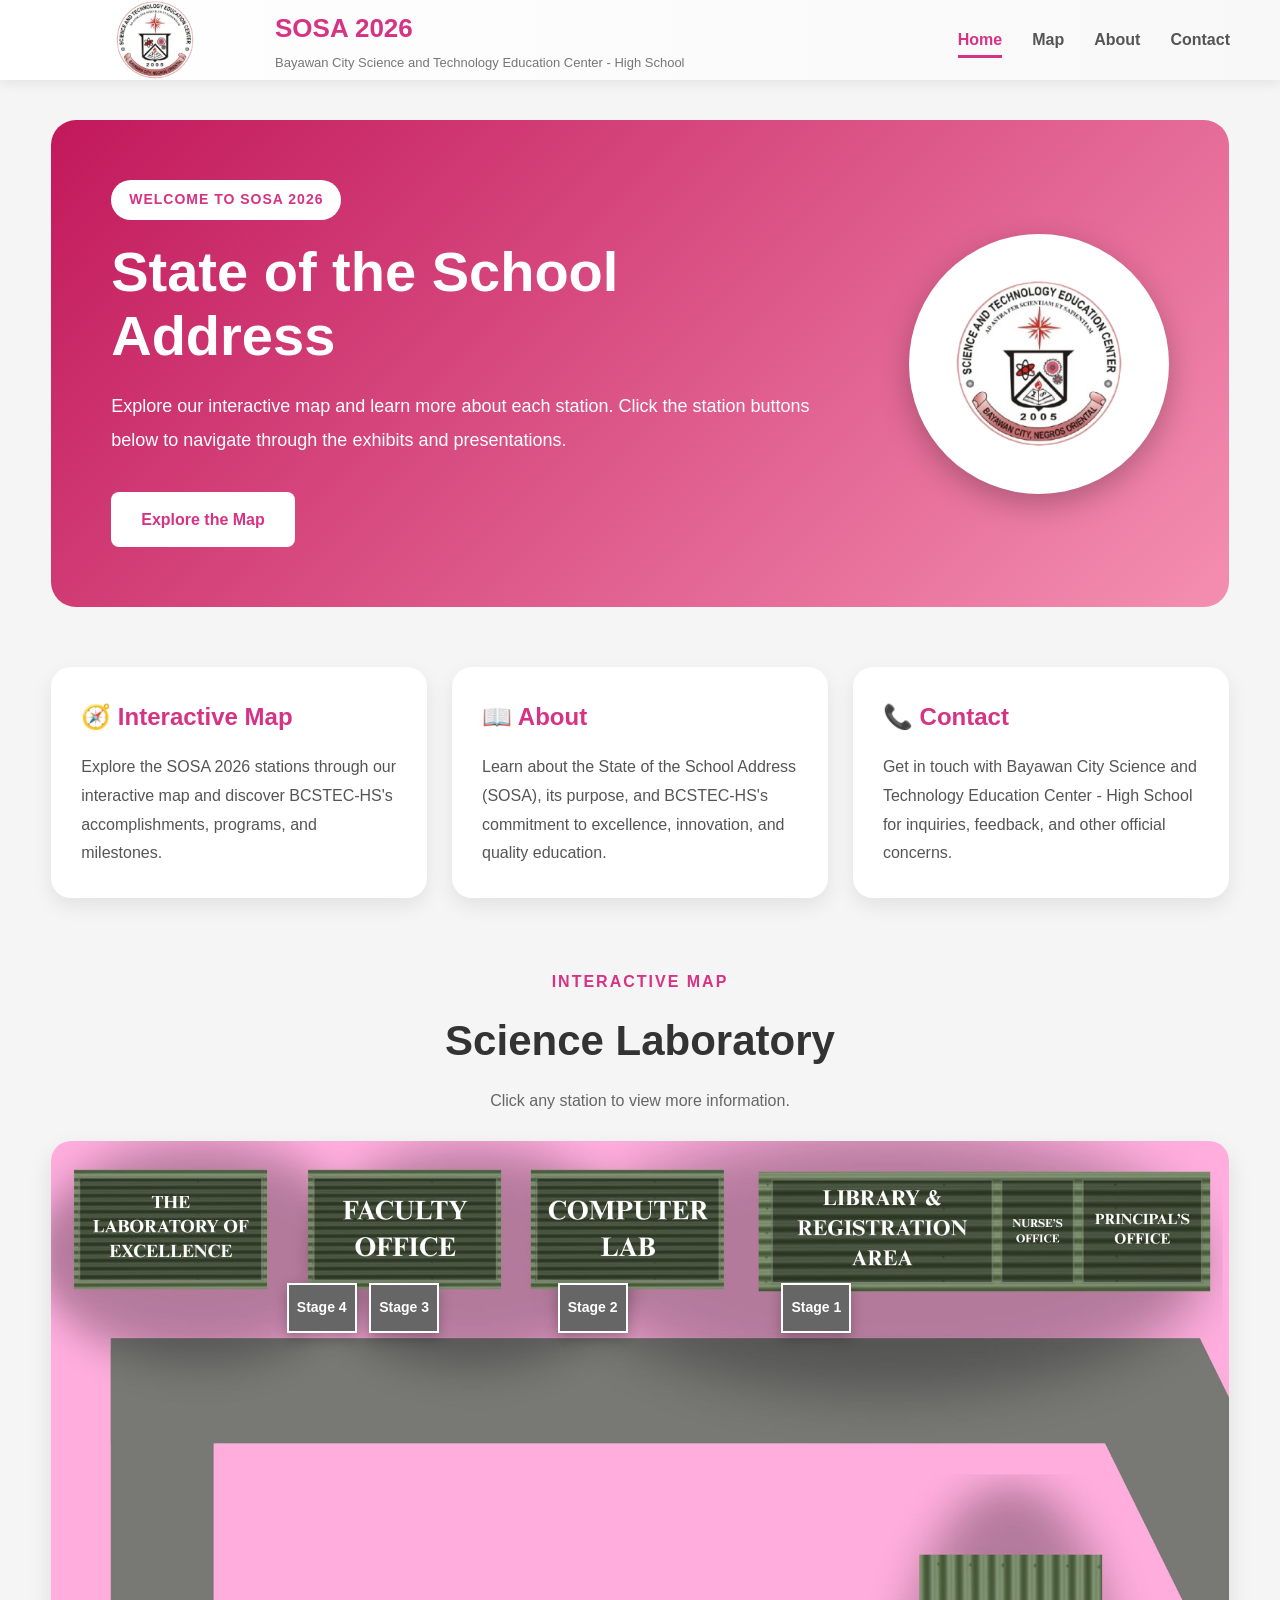
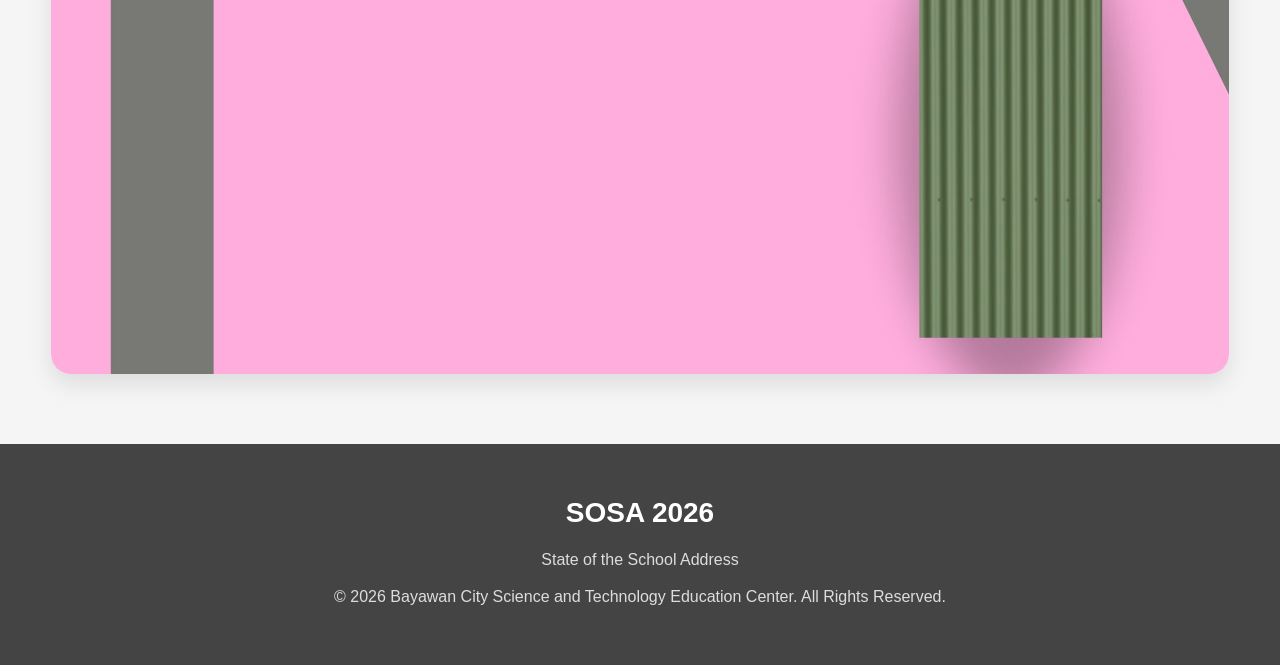
==== commit a7b5f8dd: "Update index.html" ====
--- a/index.html
+++ b/index.html
@@ -157,27 +157,19 @@
         <!-- Station Buttons -->
 
         <a href="station1.html" class="station-btn station1">
-            Station 1
-        </a>
-
-        <a href="station2.html" class="station-btn station2">
-            Station 2
+            Stage 1
         </a>
 
         <a href="station3.html" class="station-btn station3">
-            Station 3
-        </a>
-
-        <a href="station4.html" class="station-btn station4">
-            Station 4
+            Stage 2
         </a>
 
         <a href="station5.html" class="station-btn station5">
-            Station 5
+            Stage 3
         </a>
 
         <a href="station6.html" class="station-btn station6">
-            Station 6
+            Stage 4
         </a>
 
     </div>
--- a/style.css
+++ b/style.css
@@ -483,9 +483,9 @@
 
     align-items:center;
 
-    width:120px;
-
-    height:80px;
+    width:70px;
+
+    height:50px;
 
     background:#666;
 
@@ -525,7 +525,7 @@
 
     position:absolute;
 
-    left:110px;
+    left:65px;
 
     top:50%;
 
@@ -571,82 +571,76 @@
 
 .station1::after{
 
-    background-image:url("station1-preview.jpg");
+    background-image:url("t.jpg");
 
 }
 
 .station2::after{
 
-    background-image:url("station2-preview.jpg");
+    background-image:url("r.jpg");
 
 }
 
 .station3::after{
 
-    background-image:url("station3-preview.jpg");
+    background-image:url("r.jpg");
 
 }
 
 .station4::after{
 
-    background-image:url("station4-preview.jpg");
+    background-image:url("e.jpg");
 
 }
 
 .station5::after{
 
-    background-image:url("station5-preview.jpg");
+    background-image:url("e.jpg");
 
 }
 
 .station6::after{
 
-    background-image:url("station6-preview.jpg");
+    background-image:url("e.jpg");
 
 }
 
 /* ========== STATION LOCATIONS ========== */
 
+/* Station 1 - Library & Registration Area (rightmost) */
 .station1{
-
-    top:6%;
-    left:78%;
-
-}
-
+    top: 17%;
+    left: 62%;
+}
+
+/* Station 2 - Computer Lab */
 .station2{
-
-    top:6%;
-    left:46%;
-
-}
-
+    top: 17%;
+    left: 53%;
+}
+
+/* Station 3 - Faculty Office */
 .station3{
-
-    top:6%;
-    left:18%;
-
-}
-
+    top: 17%;
+    left: 43%;
+}
+
+/* Station 4 - Laboratory of Excellence */
 .station4{
-
-    top:26%;
-    left:18%;
-
-}
-
+    top: 17%;
+    left: 34%;
+}
+
+/* Station 5 */
 .station5{
-
-    top:48%;
-    left:18%;
-
-}
-
+    top: 17%;
+    left: 27%;
+}
+
+/* Station 6 */
 .station6{
-
-    top:77%;
-    left:18%;
-
+    top: 17%;
+    left: 20%;
 }
 
 /* ========== STATION CARDS ========== */
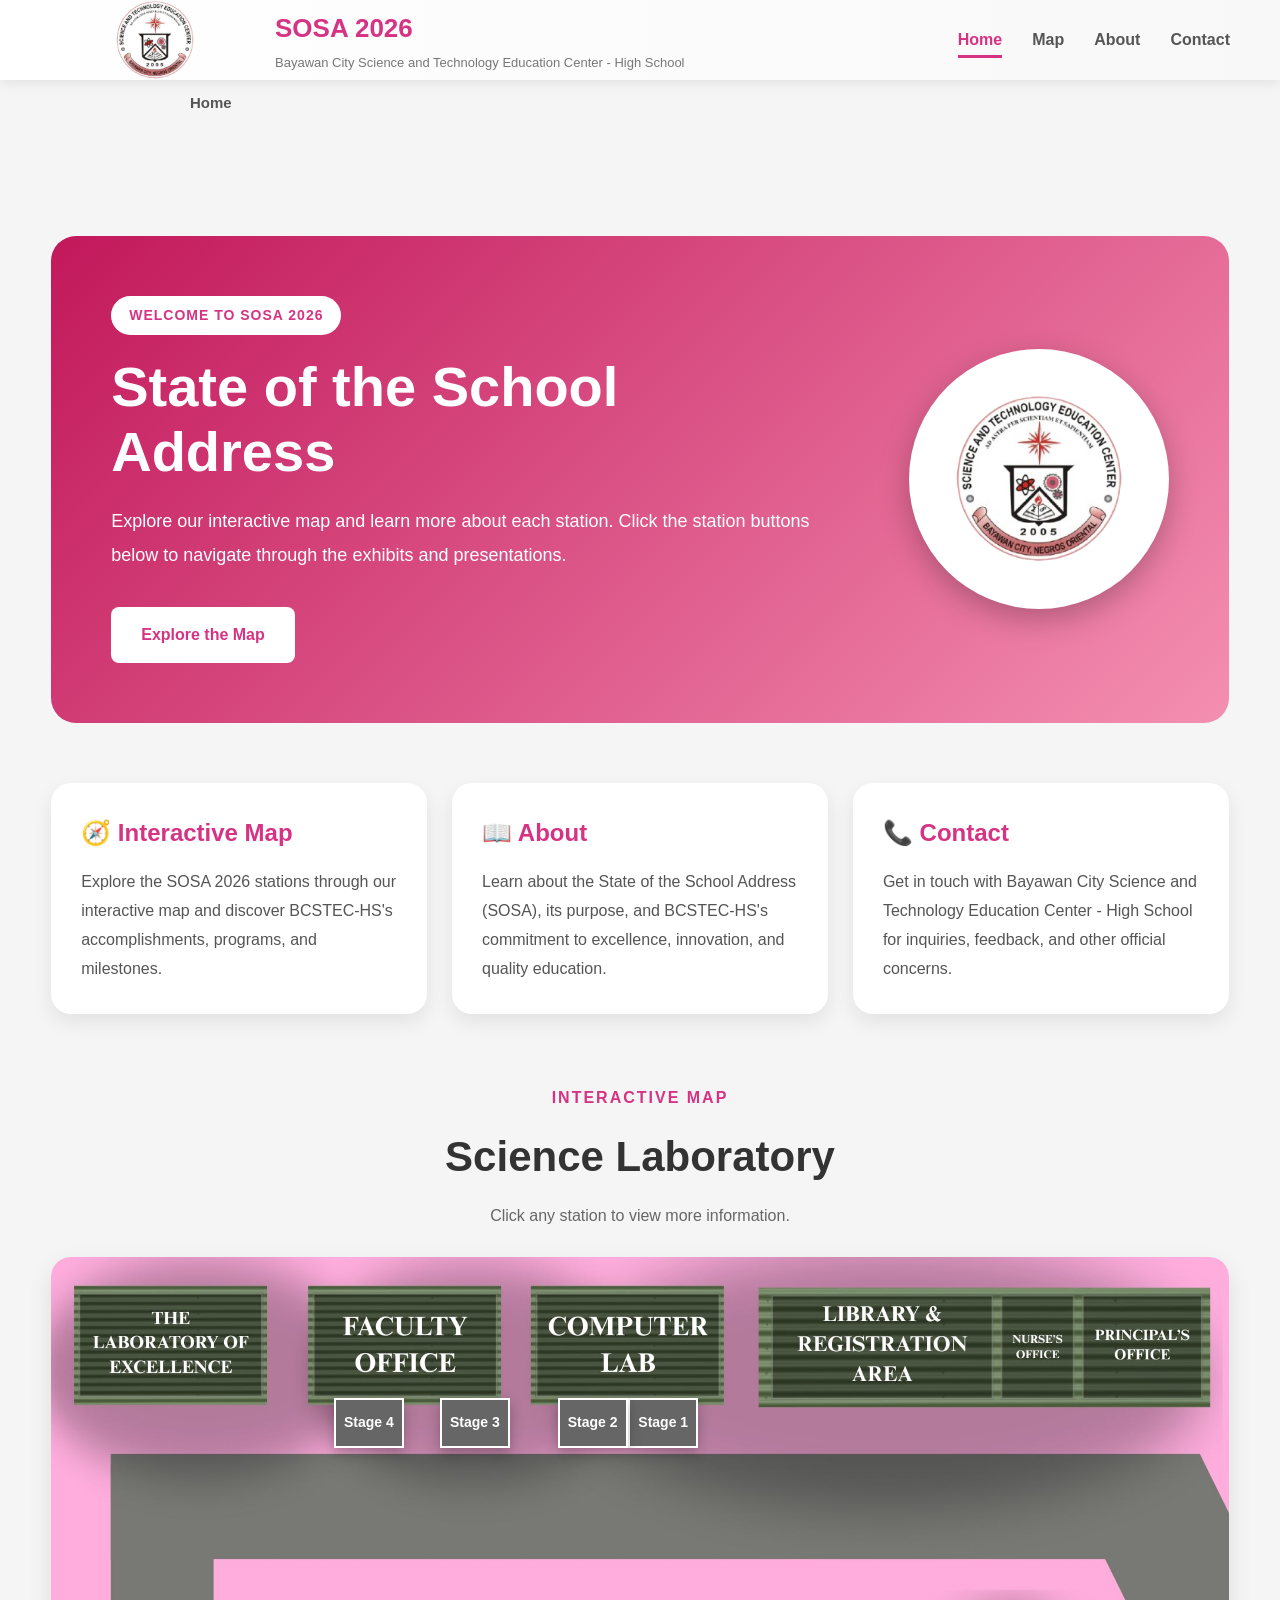
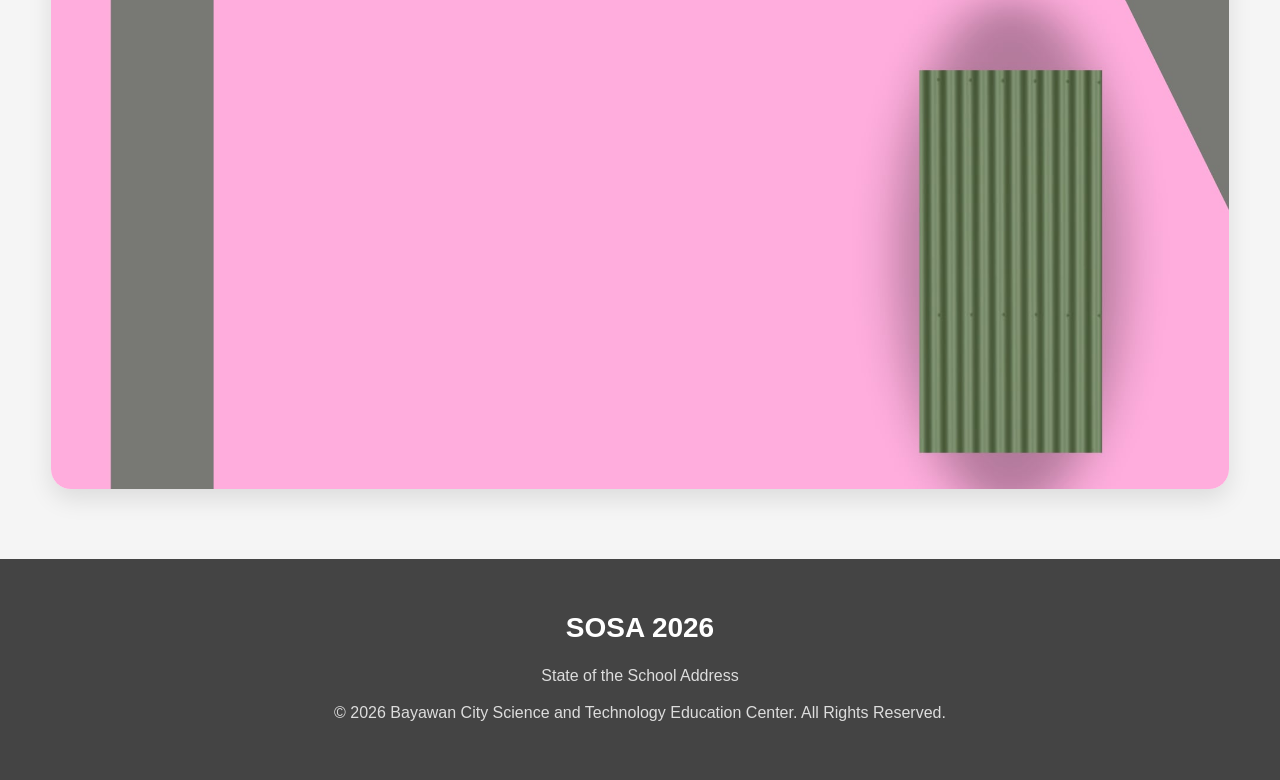
==== commit 495d1702: "Add breadcrumb navigation to index.html Added breadcrumb navigation for better user experience." ====
--- a/index.html
+++ b/index.html
@@ -46,6 +46,13 @@
     </ul>
 
 </nav>
+
+<!-- ================= BREADCRUMB ================= -->
+<div class="breadcrumb-container">
+    <div class="breadcrumb">
+        <span class="current">Home</span>
+    </div>
+</div>
 
 <!-- ================= HERO ================= -->
 
--- a/style.css
+++ b/style.css
@@ -158,6 +158,45 @@
 
 }
 
+/* ===========================
+   BREADCRUMB
+=========================== */
+
+.breadcrumb-container {
+    max-width: 1200px;
+    margin: 90px auto 20px;
+    padding: 0 30px;
+}
+
+.breadcrumb {
+    display: flex;
+    align-items: center;
+    gap: 8px;
+    font-size: 0.95rem;
+    font-weight: 500;
+}
+
+.breadcrumb a {
+    color: #d63384;
+    text-decoration: none;
+    transition: color 0.3s;
+}
+
+.breadcrumb a:hover {
+    color: #b51f68;
+    text-decoration: underline;
+}
+
+.breadcrumb .separator {
+    color: #888;
+}
+
+.breadcrumb .current {
+    color: #555;
+    font-weight: 600;
+}
+
+
 /* ========== HERO ========== */
 
 .hero{
@@ -571,7 +610,7 @@
 
 .station1::after{
 
-    background-image:url("t.jpg");
+    background-image:url("r.jpg");
 
 }
 
@@ -610,7 +649,7 @@
 /* Station 1 - Library & Registration Area (rightmost) */
 .station1{
     top: 17%;
-    left: 62%;
+    left: 49%;
 }
 
 /* Station 2 - Computer Lab */
@@ -634,13 +673,13 @@
 /* Station 5 */
 .station5{
     top: 17%;
-    left: 27%;
+    left: 33%;
 }
 
 /* Station 6 */
 .station6{
     top: 17%;
-    left: 20%;
+    left: 24%;
 }
 
 /* ========== STATION CARDS ========== */
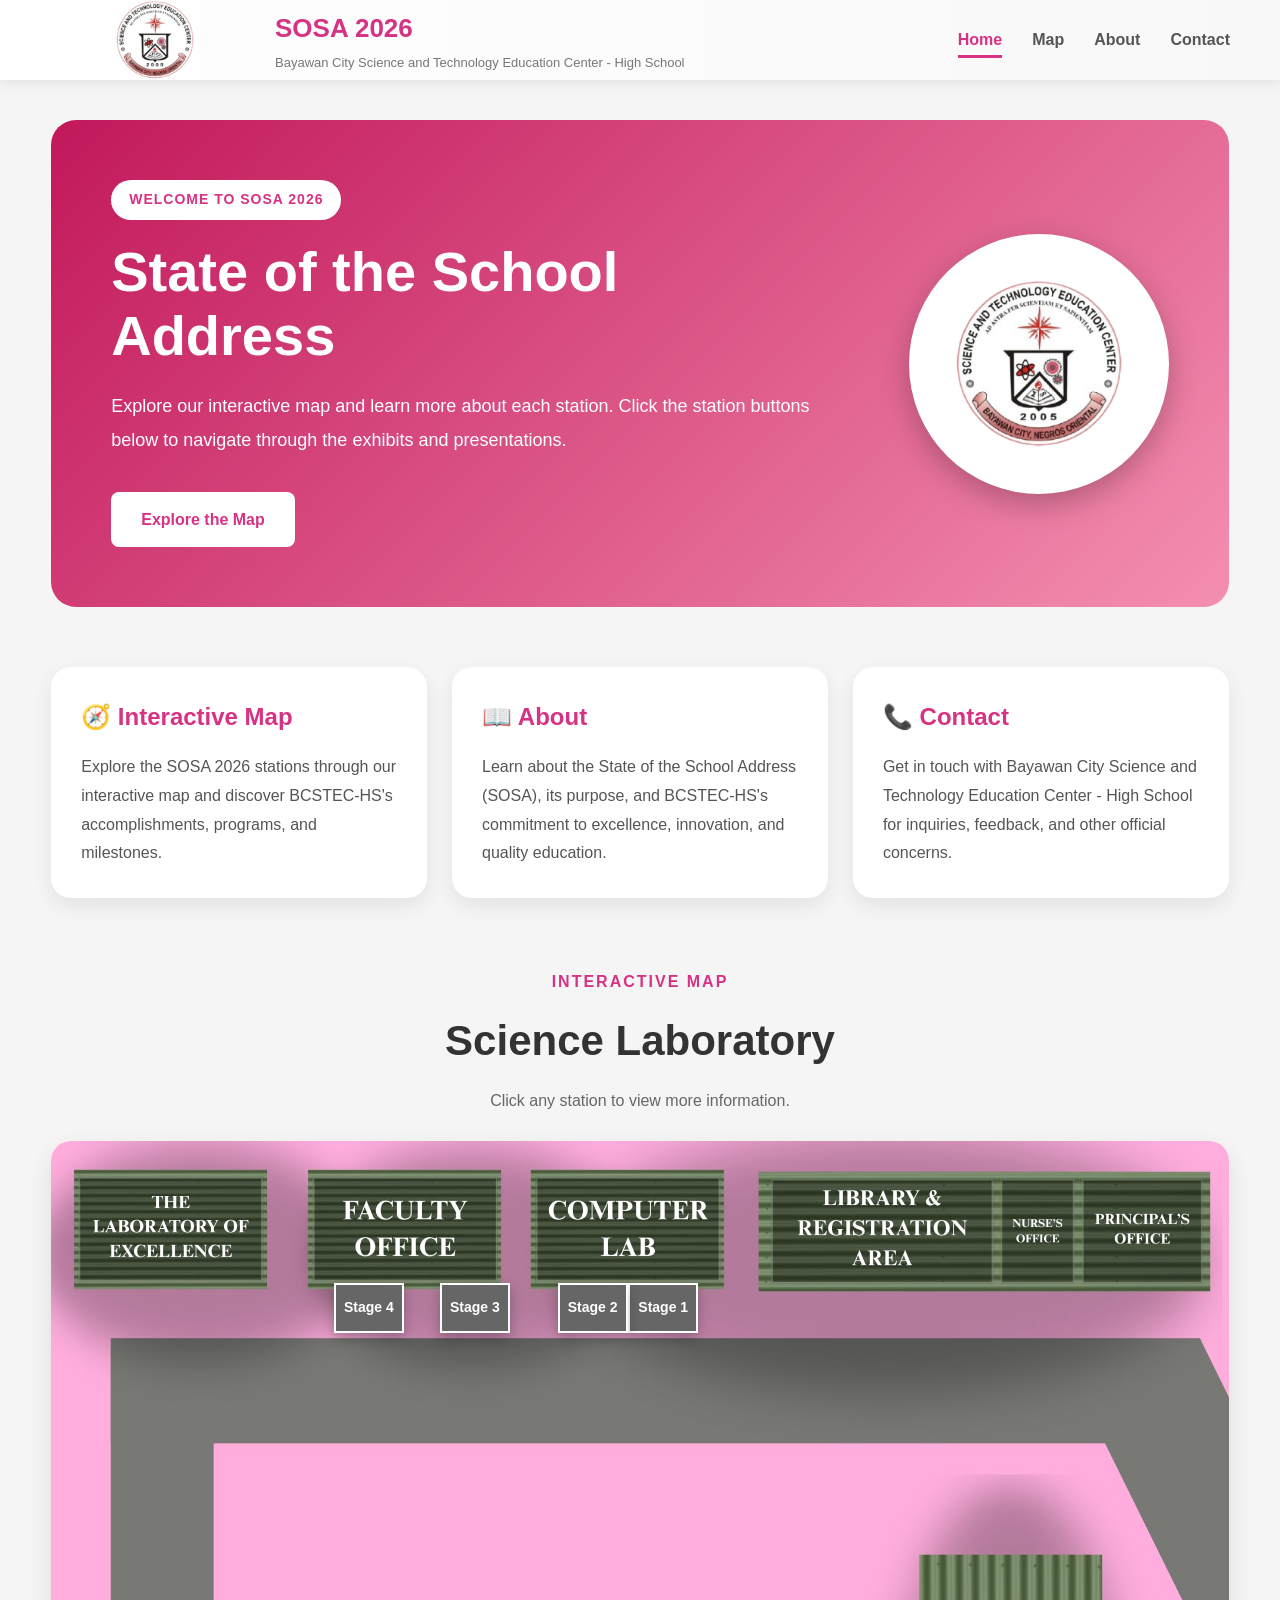
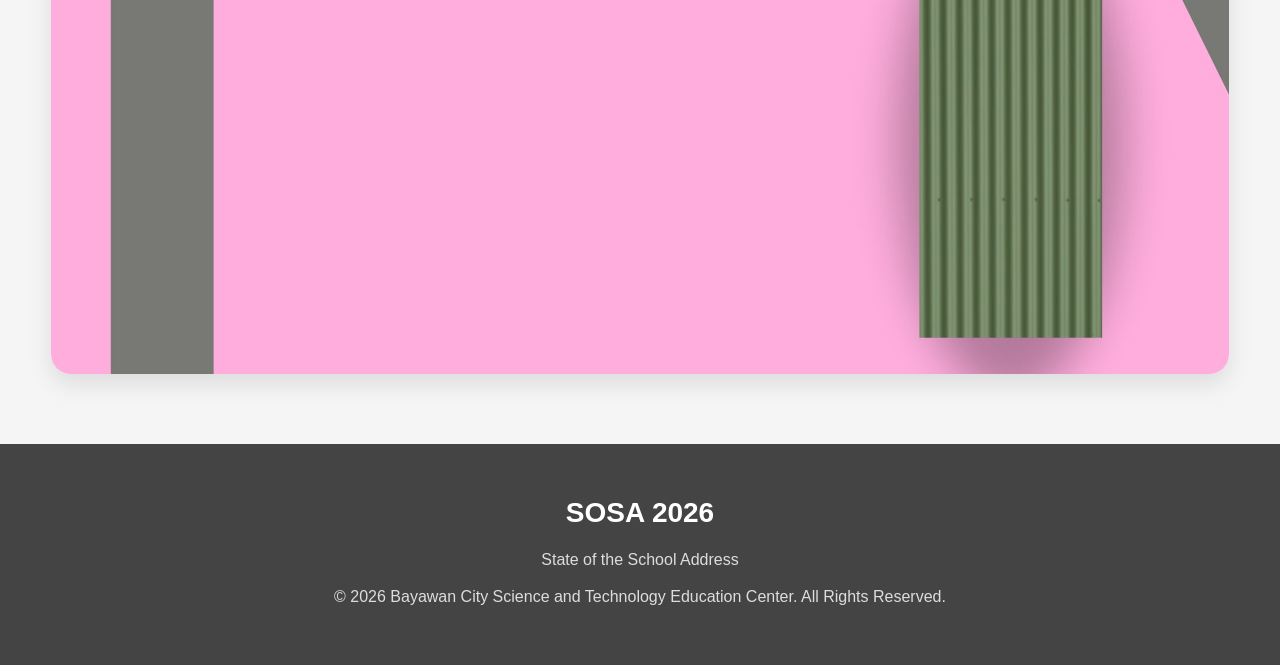
==== commit 4502aa8e: "Update index.html" ====
--- a/index.html
+++ b/index.html
@@ -46,13 +46,6 @@
     </ul>
 
 </nav>
-
-<!-- ================= BREADCRUMB ================= -->
-<div class="breadcrumb-container">
-    <div class="breadcrumb">
-        <span class="current">Home</span>
-    </div>
-</div>
 
 <!-- ================= HERO ================= -->
 
--- a/style.css
+++ b/style.css
@@ -164,8 +164,8 @@
 
 .breadcrumb-container {
     max-width: 1200px;
-    margin: 90px auto 20px;
-    padding: 0 30px;
+    margin: 100px auto 0; /* Increased top and bottom spacing */
+    padding: 80px 0;
 }
 
 .breadcrumb {
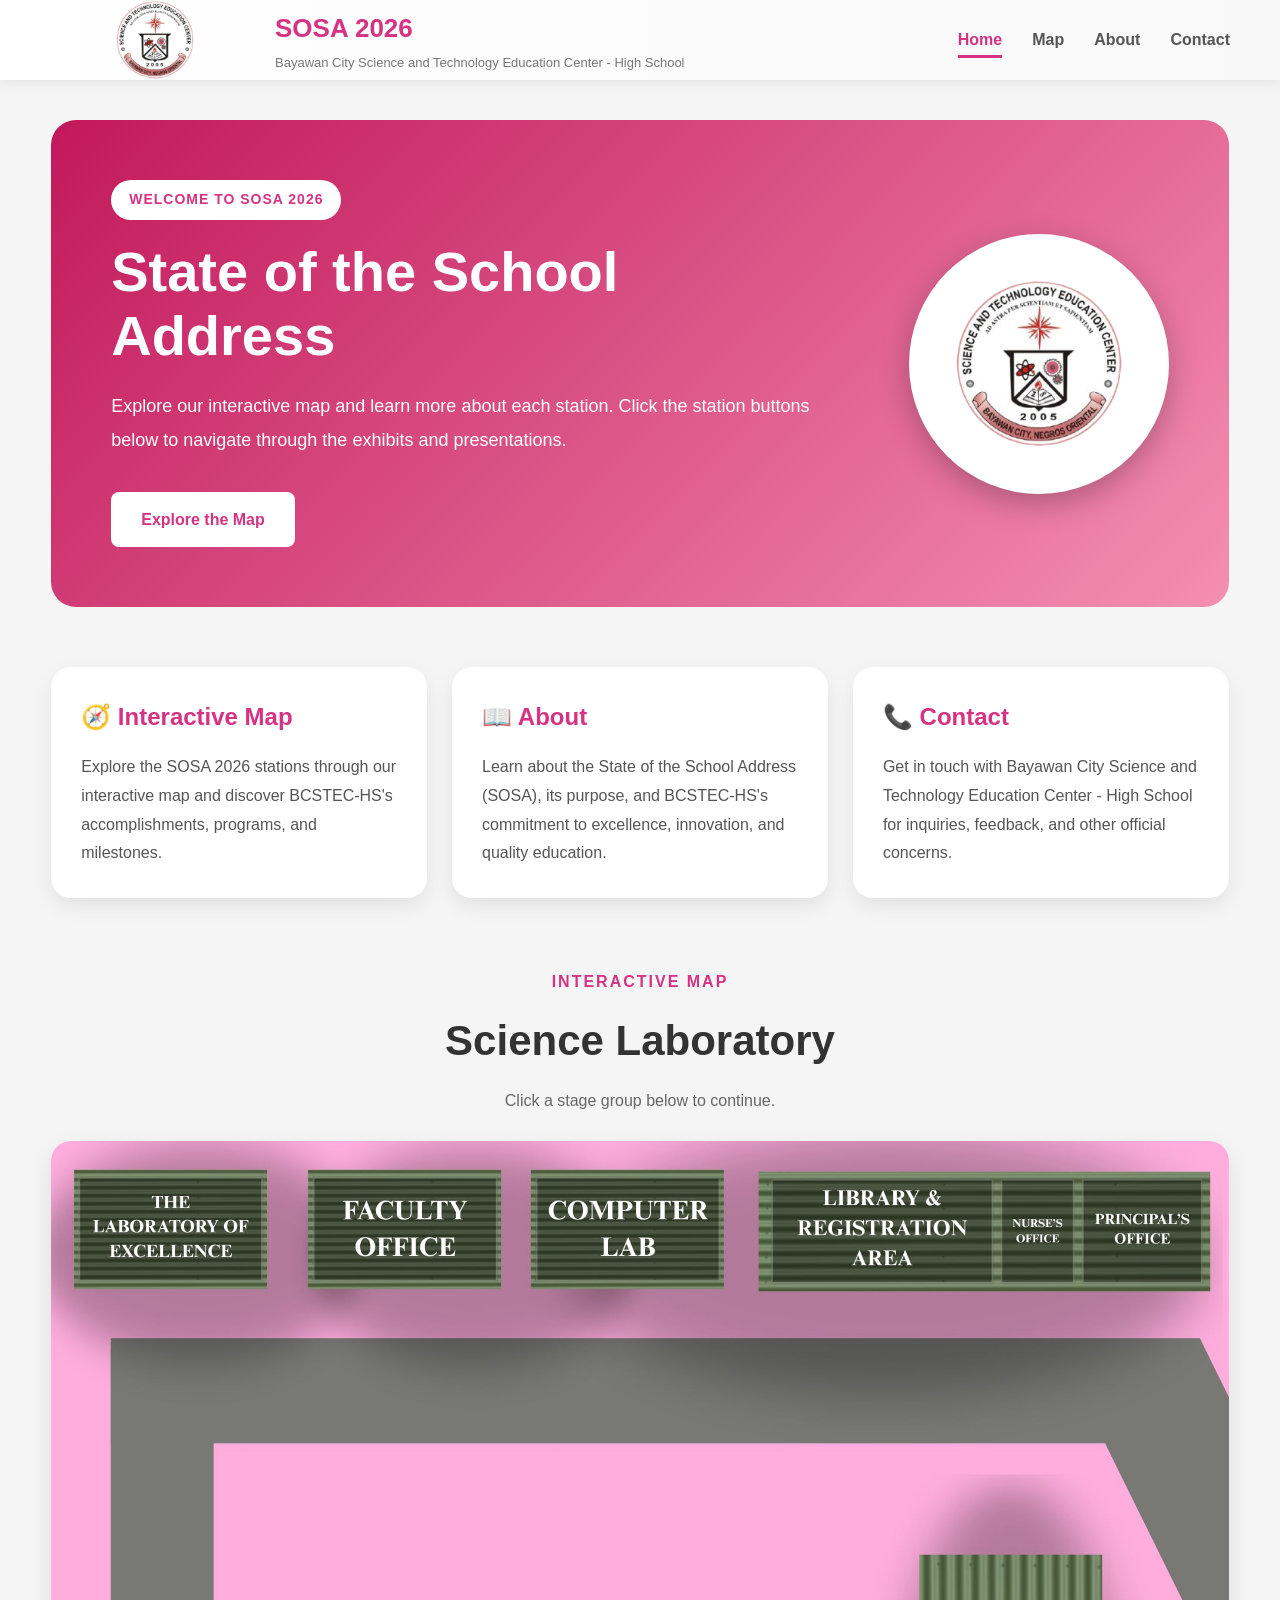
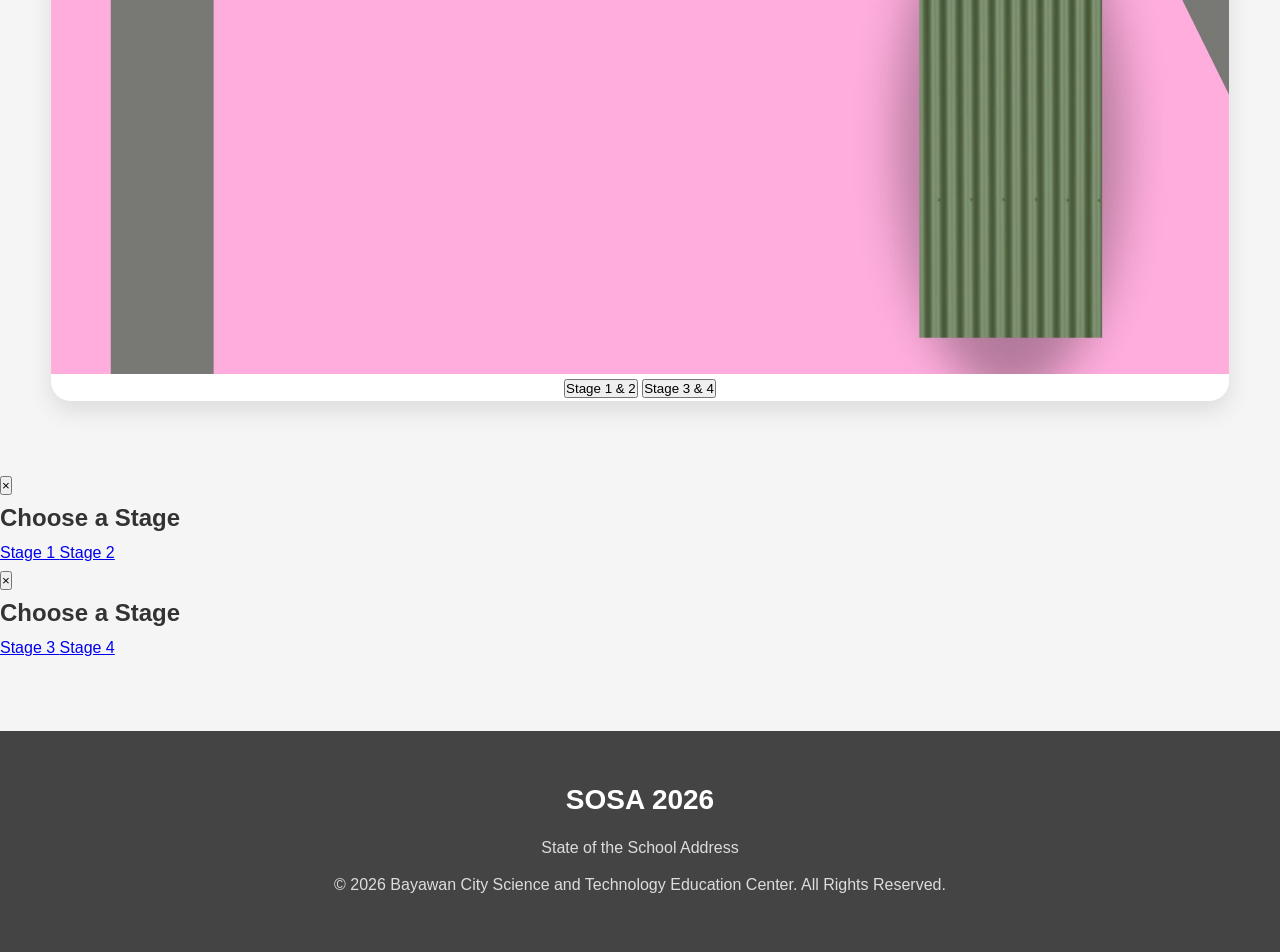
==== commit 9482ec07: "Update index.html" ====
--- a/index.html
+++ b/index.html
@@ -142,10 +142,8 @@
 
     <h2>Science Laboratory</h2>
 
-    <h6> 
-        
-    Click any station to view more information.
-    
+    <h6>
+        Click a stage group below to continue.
     </h6>
 
     <br>
@@ -154,27 +152,55 @@
 
         <img src="qw.jpg" alt="Gymnasium Map" class="map-image">
 
-        <!-- Station Buttons -->
-
-        <a href="station1.html" class="station-btn station1">
-            Stage 1
-        </a>
-
-        <a href="station3.html" class="station-btn station3">
-            Stage 2
-        </a>
-
-        <a href="station5.html" class="station-btn station5">
-            Stage 3
-        </a>
-
-        <a href="station6.html" class="station-btn station6">
-            Stage 4
-        </a>
+        <!-- Stage Group Buttons -->
+
+        <button id="stage12Btn" class="stage-group-btn stage12">
+            Stage 1 &amp; 2
+        </button>
+
+        <button id="stage34Btn" class="stage-group-btn stage34">
+            Stage 3 &amp; 4
+        </button>
 
     </div>
 
 </section>
+
+<!-- ================= POPUPS ================= -->
+
+<div id="overlay"></div>
+
+<div id="popup12" class="popup">
+
+    <button id="close12" class="close-btn">&times;</button>
+
+    <h2>Choose a Stage</h2>
+
+    <a href="station1.html" class="popup-btn">
+        Stage 1
+    </a>
+
+    <a href="station3.html" class="popup-btn">
+        Stage 2
+    </a>
+
+</div>
+
+<div id="popup34" class="popup">
+
+    <button id="close34" class="close-btn">&times;</button>
+
+    <h2>Choose a Stage</h2>
+
+    <a href="station5.html" class="popup-btn">
+        Stage 3
+    </a>
+
+    <a href="station6.html" class="popup-btn">
+        Stage 4
+    </a>
+
+</div>
 
 <!-- ================= FOOTER ================= -->
 
--- a/style.css
+++ b/style.css
@@ -158,45 +158,6 @@
 
 }
 
-/* ===========================
-   BREADCRUMB
-=========================== */
-
-.breadcrumb-container {
-    max-width: 1200px;
-    margin: 100px auto 0; /* Increased top and bottom spacing */
-    padding: 80px 0;
-}
-
-.breadcrumb {
-    display: flex;
-    align-items: center;
-    gap: 8px;
-    font-size: 0.95rem;
-    font-weight: 500;
-}
-
-.breadcrumb a {
-    color: #d63384;
-    text-decoration: none;
-    transition: color 0.3s;
-}
-
-.breadcrumb a:hover {
-    color: #b51f68;
-    text-decoration: underline;
-}
-
-.breadcrumb .separator {
-    color: #888;
-}
-
-.breadcrumb .current {
-    color: #555;
-    font-weight: 600;
-}
-
-
 /* ========== HERO ========== */
 
 .hero{
@@ -522,9 +483,9 @@
 
     align-items:center;
 
-    width:70px;
-
-    height:50px;
+    width:40px;
+
+    height:60px;
 
     background:#666;
 
@@ -673,7 +634,7 @@
 /* Station 5 */
 .station5{
     top: 17%;
-    left: 33%;
+    left: 30%;
 }
 
 /* Station 6 */
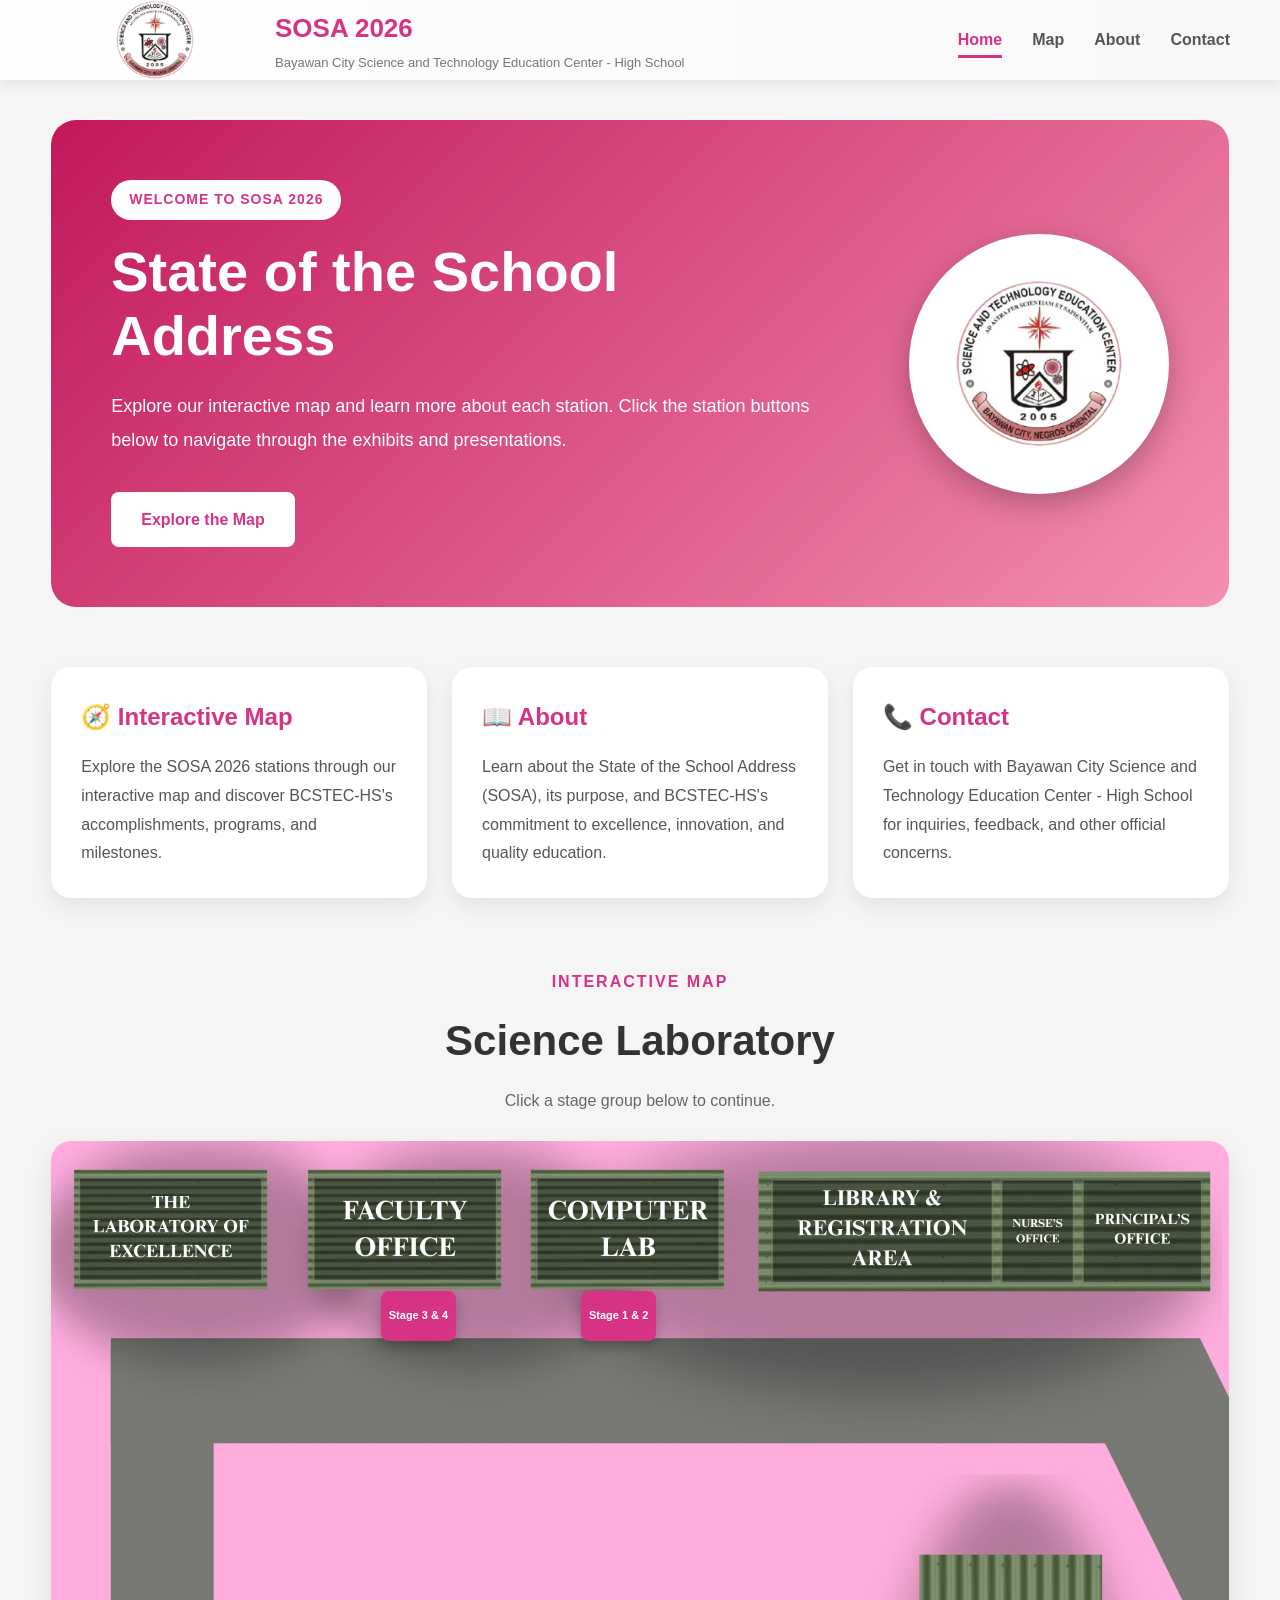
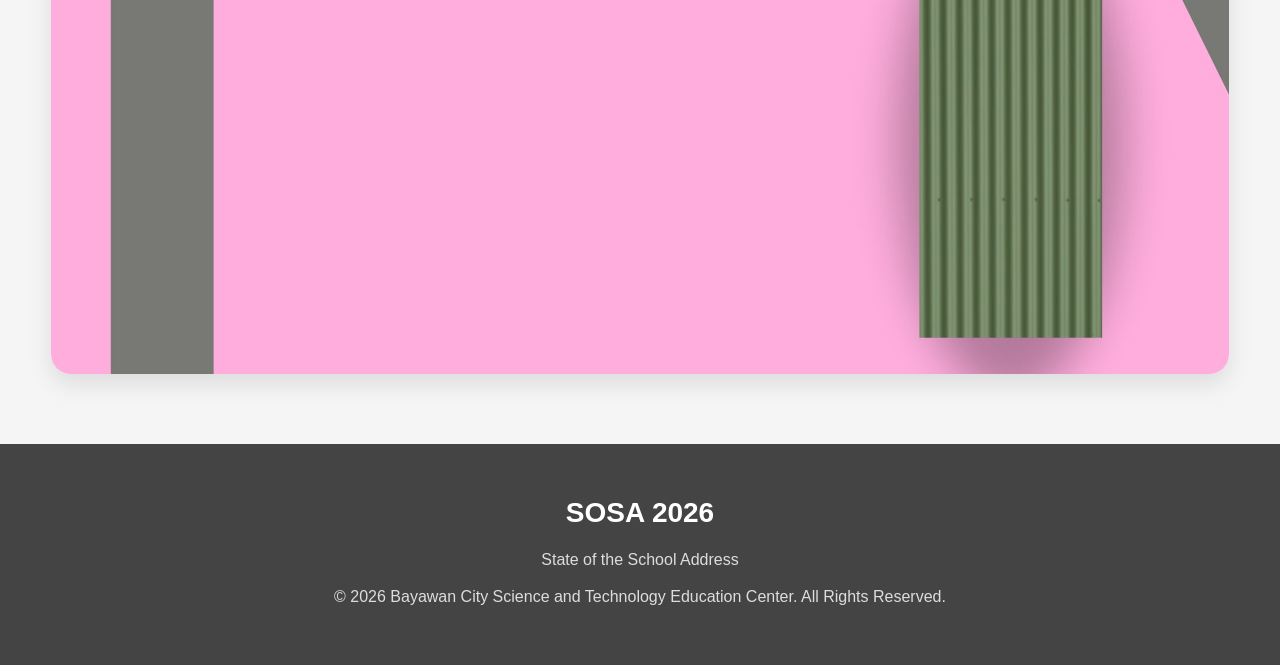
==== commit b6fa451b: "Fix HTML formatting and add script tag" ====
--- a/index.html
+++ b/index.html
@@ -217,5 +217,6 @@
 
 </footer>
 
+<script src="script.js"></script>
 </body>
 </html>
--- a/style.css
+++ b/style.css
@@ -471,178 +471,212 @@
 
 }
 
-/* ========== STATION BUTTONS ========== */
-
-.station-btn{
+   .stage-group-btn{
 
     position:absolute;
 
+    width:75px;
+    height:50px;
+
     display:flex;
-
     justify-content:center;
-
     align-items:center;
 
-    width:40px;
-
-    height:60px;
+    border:none;
+    border-radius:8px;
+
+    background:#d63384;
+    color:white;
+
+    font-size:11px;
+    font-weight:bold;
+    text-align:center;
+    line-height:1.2;
+
+    cursor:pointer;
+
+    box-shadow:0 5px 12px rgba(0,0,0,.25);
+
+    transition:.3s;
+
+    z-index:20;
+
+}
+
+.stage-group-btn:hover{
+
+    background:#b0256d;
+
+    transform:scale(1.05);
+
+}
+
+/* ==========================================
+   POPUP OVERLAY
+========================================== */
+
+#overlay{
+
+    position:fixed;
+
+    top:0;
+    left:0;
+
+    width:100%;
+    height:100%;
+
+    background:rgba(0,0,0,.45);
+
+    backdrop-filter:blur(8px);
+
+    opacity:0;
+    visibility:hidden;
+
+    transition:.3s;
+
+    z-index:999;
+
+}
+
+#overlay.show{
+
+    opacity:1;
+    visibility:visible;
+
+}
+
+/* ==========================================
+   POPUP WINDOW
+========================================== */
+
+.popup{
+
+    position:fixed;
+
+    top:50%;
+    left:50%;
+
+    transform:translate(-50%,-50%) scale(.8);
+
+    width:420px;
+    max-width:90%;
+
+    background:#fff;
+
+    border-radius:20px;
+
+    padding:40px;
+
+    text-align:center;
+
+    box-shadow:0 20px 50px rgba(0,0,0,.35);
+
+    opacity:0;
+    visibility:hidden;
+
+    transition:.3s;
+
+    z-index:1000;
+
+}
+
+.popup.show{
+
+    opacity:1;
+    visibility:visible;
+
+    transform:translate(-50%,-50%) scale(1);
+
+}
+
+/* ==========================================
+   POPUP TITLE
+========================================== */
+
+.popup h2{
+
+    color:#d63384;
+
+    margin-bottom:25px;
+
+    font-size:30px;
+
+}
+
+/* ==========================================
+   STAGE BUTTONS INSIDE POPUP
+========================================== */
+
+.popup-btn{
+
+    display:block;
+
+    text-decoration:none;
 
     background:#666;
-
-    color:white;
-
-    text-decoration:none;
-
-    font-size:14px;
-
+    color:#fff;
+
+    padding:16px;
+
+    margin:15px 0;
+
+    border-radius:8px;
+
+    font-size:20px;
     font-weight:bold;
 
-    border:2px solid white;
-
-    border-radius:0;
-
-    box-shadow:0 5px 12px rgba(0,0,0,.25);
-
     transition:.3s;
 
-    z-index:10;
-
-}
-
-.station-btn:hover{
+}
+
+.popup-btn:hover{
 
     background:#d63384;
 
-    transform:scale(1.05);
-
-}
-
-/* ========== HOVER IMAGE PREVIEW ========== */
-
-.station-btn::after{
-
-    content:"";
+    transform:scale(1.03);
+
+}
+
+/* ==========================================
+   CLOSE BUTTON
+========================================== */
+
+.close-btn{
 
     position:absolute;
 
-    left:65px;
-
-    top:50%;
-
-    transform:translateY(-50%) scale(.9);
-
-    width:220px;
-
-    height:140px;
-
-    border-radius:12px;
-
-    background-size:cover;
-
-    background-position:center;
-
-    background-repeat:no-repeat;
-
-    border:4px solid white;
-
-    box-shadow:0 10px 30px rgba(0,0,0,.25);
-
-    opacity:0;
-
-    visibility:hidden;
-
-    transition:.3s;
-
-    z-index:100;
-
-}
-
-.station-btn:hover::after{
-
-    opacity:1;
-
-    visibility:visible;
-
-    transform:translateY(-50%) scale(1);
-
-}
-
-/* Change image names to your files */
-
-.station1::after{
-
-    background-image:url("r.jpg");
-
-}
-
-.station2::after{
-
-    background-image:url("r.jpg");
-
-}
-
-.station3::after{
-
-    background-image:url("r.jpg");
-
-}
-
-.station4::after{
-
-    background-image:url("e.jpg");
-
-}
-
-.station5::after{
-
-    background-image:url("e.jpg");
-
-}
-
-.station6::after{
-
-    background-image:url("e.jpg");
-
-}
-
-/* ========== STATION LOCATIONS ========== */
-
-/* Station 1 - Library & Registration Area (rightmost) */
-.station1{
-    top: 17%;
-    left: 49%;
-}
-
-/* Station 2 - Computer Lab */
-.station2{
-    top: 17%;
-    left: 53%;
-}
-
-/* Station 3 - Faculty Office */
-.station3{
-    top: 17%;
-    left: 43%;
-}
-
-/* Station 4 - Laboratory of Excellence */
-.station4{
-    top: 17%;
-    left: 34%;
-}
-
-/* Station 5 */
-.station5{
-    top: 17%;
-    left: 30%;
-}
-
-/* Station 6 */
-.station6{
-    top: 17%;
-    left: 24%;
-}
-
+    top:12px;
+    right:18px;
+
+    border:none;
+
+    background:none;
+
+    font-size:28px;
+
+    cursor:pointer;
+
+    color:#666;
+
+}
+
+.close-btn:hover{
+
+    color:#d63384;
+
+}
+
+/* Adjust these to your map */
+
+.stage12{
+    top:18%;
+    left:45%;
+}
+
+.stage34{
+    top:18%;
+    left:28%;
+}
 /* ========== STATION CARDS ========== */
 
 .stations{
@@ -1538,7 +1572,7 @@
 .info-card,
 .station-card,
 .button,
-.station-btn{
+.stage-station-btn{
 
     transition:all .3s ease;
 
